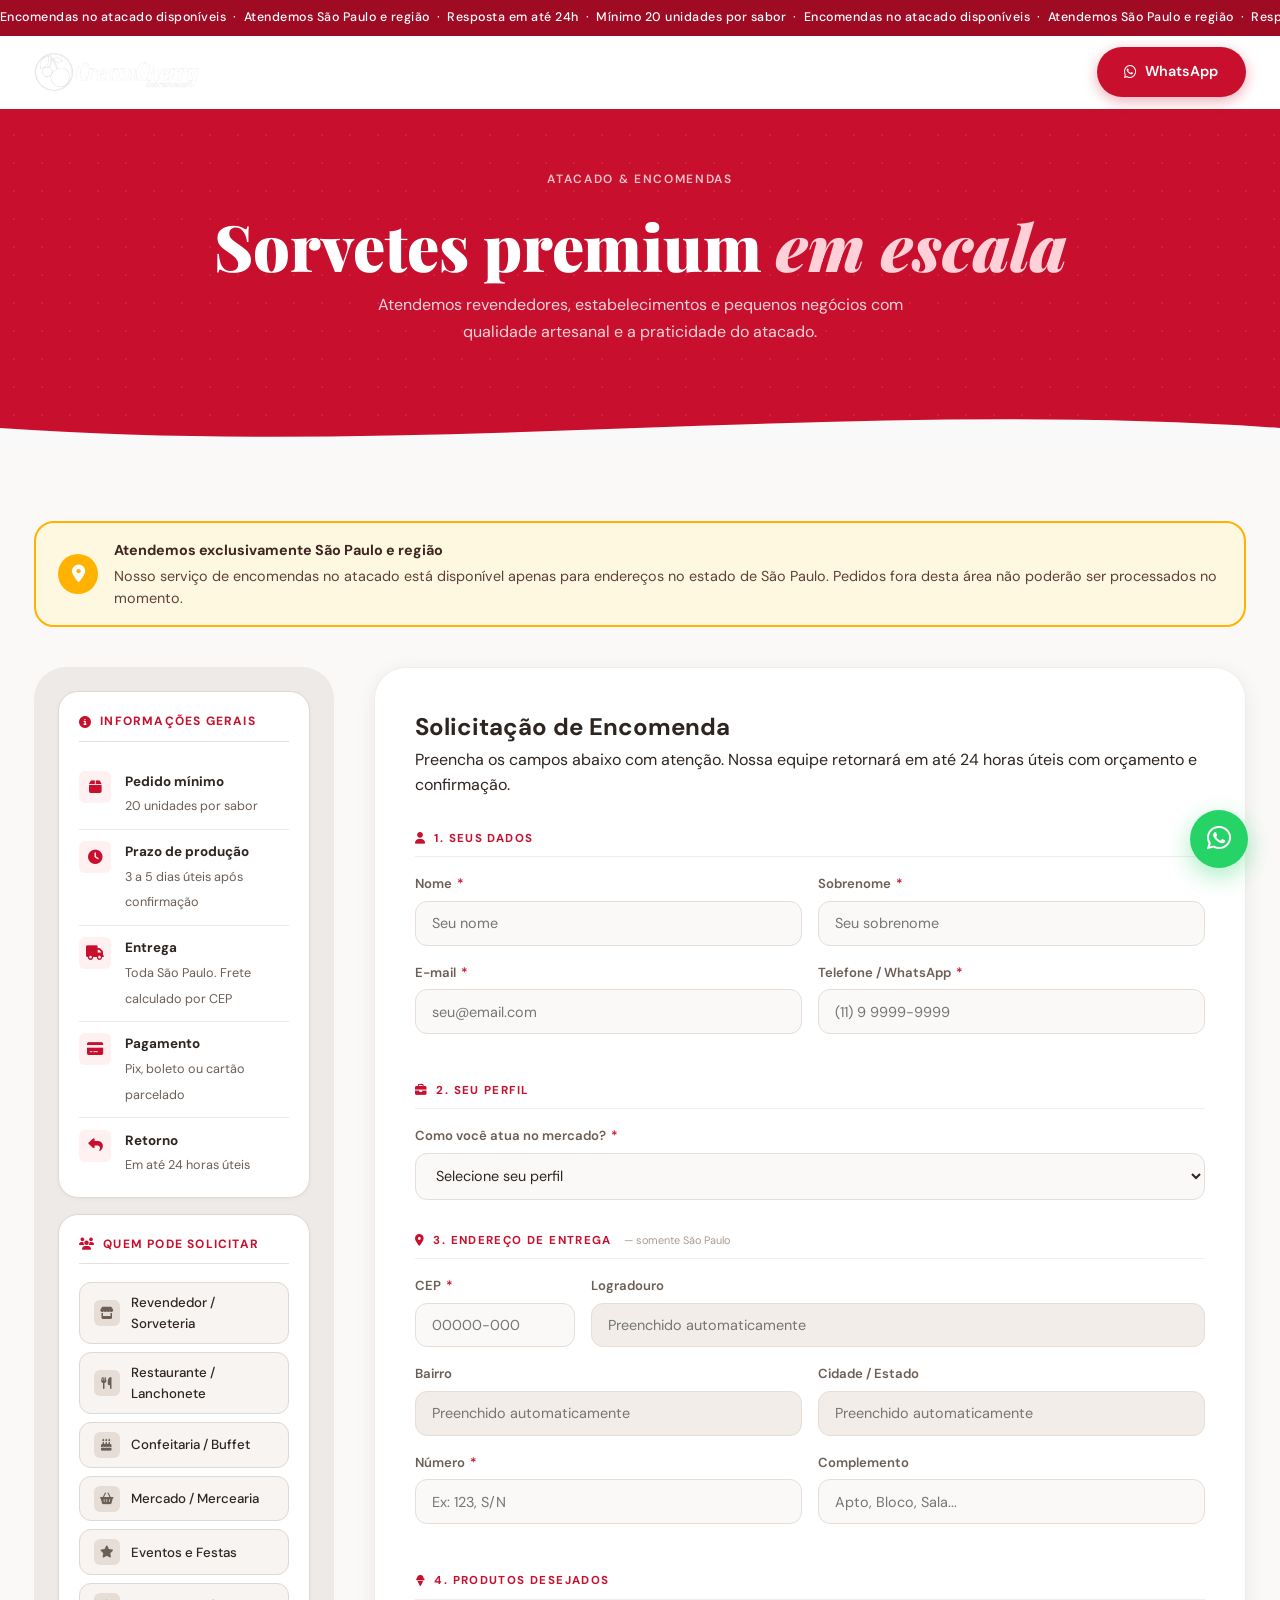
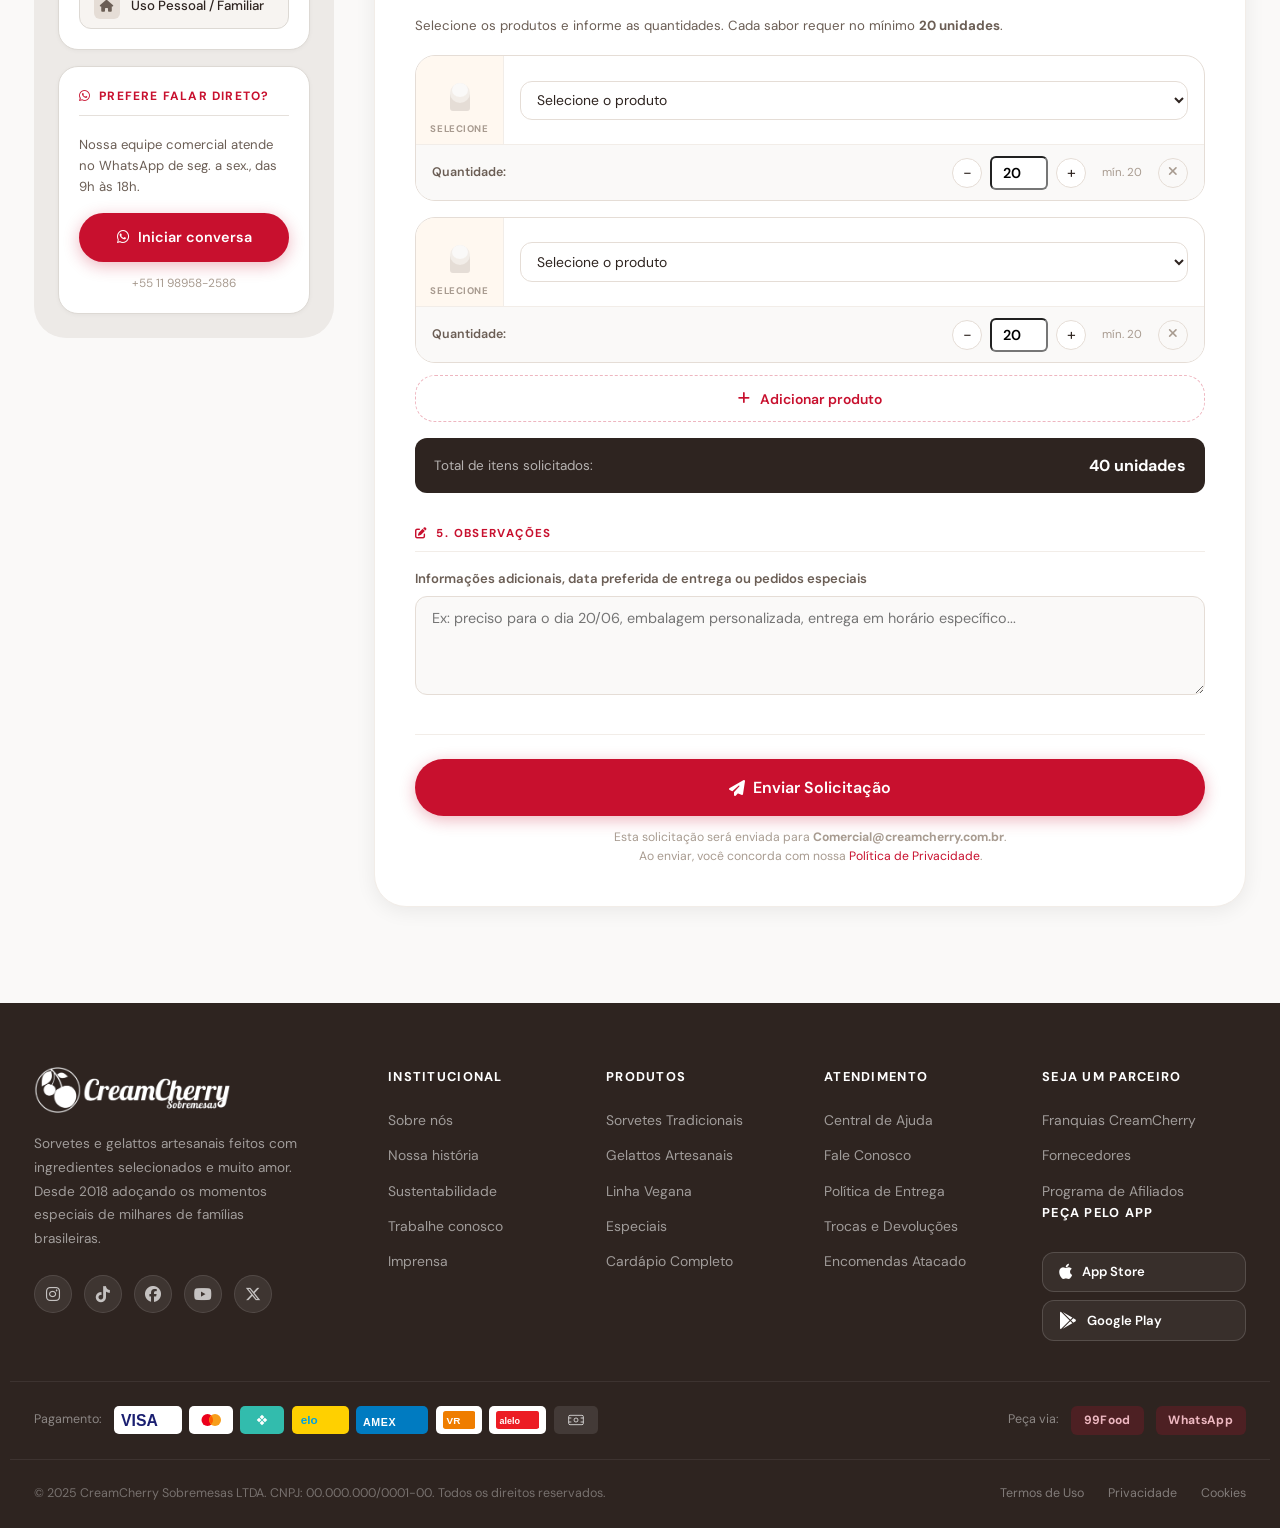
==== pages/atacado.html @ 96bde7e8 "primeiro commit" ====
<!DOCTYPE html>
<html lang="pt-BR">
<head>
  <meta charset="UTF-8">
  <meta name="viewport" content="width=device-width, initial-scale=1.0">
  <title>Encomendas no Atacado — CreamCherry Sobremesas</title>
  <meta name="description" content="Solicite encomendas de sorvetes e gelattos no atacado. Atendemos exclusivamente São Paulo. CreamCherry Premium.">

  <link rel="preconnect" href="https://fonts.googleapis.com">
  <link href="https://fonts.googleapis.com/css2?family=Playfair+Display:ital,wght@0,700;0,900;1,700&family=DM+Sans:wght@300;400;500;600&family=Caveat:wght@700&display=swap" rel="stylesheet">
  <link rel="stylesheet" href="https://cdnjs.cloudflare.com/ajax/libs/font-awesome/6.5.0/css/all.min.css">
  <link rel="stylesheet" href="../css/variables.css">
  <link rel="stylesheet" href="../css/reset.css">
  <link rel="stylesheet" href="../css/header.css">
  <link rel="stylesheet" href="../css/sections.css">
  <link rel="stylesheet" href="../css/footer.css">
  <link rel="stylesheet" href="../css/animations.css">

  <style>
    /* ════════════════════════════════════════
       PAGE HERO
    ════════════════════════════════════════ */
    .page-hero {
      background: var(--red);
      margin-top: calc(-1 * var(--header-h));
      padding-top: calc(var(--header-h) + 3.5rem);
      padding-bottom: 7rem;
      padding-left: 0;
      padding-right: 0;
      position: relative;
      overflow: hidden;
      text-align: center;
    }
    .page-hero::before {
      content: '';
      position: absolute; inset: 0;
      background-image: radial-gradient(circle, rgba(255,255,255,0.08) 1px, transparent 1px);
      background-size: 28px 28px;
    }
    .page-hero__content { position: relative; z-index: 2; }
    .page-hero h1 {
      font-family: var(--font-display);
      font-size: clamp(2.2rem, 5vw, 4rem);
      font-weight: 900; color: white;
      margin: .5rem 0; line-height: 1.15;
    }
    .page-hero h1 em { font-style: italic; color: #FFD0D8; }
    .page-hero p {
      color: rgba(255,255,255,0.82);
      font-size: 1rem; max-width: 560px;
      margin: 0 auto; line-height: 1.7;
    }
    .page-hero__wave { position: absolute; bottom: -1px; left: 0; right: 0; line-height: 0; }
    .page-hero__wave svg { width: 100%; height: 60px; display: block; }

    /* ════════════════════════════════════════
       SP ALERT
    ════════════════════════════════════════ */
    .sp-alert {
      background: #FFF8E1;
      border: 2px solid #FFB300;
      border-radius: var(--radius-lg);
      padding: 1rem 1.4rem;
      display: flex;
      align-items: center;
      gap: 1rem;
      margin-bottom: 2.5rem;
      font-size: 0.9rem;
      color: #5D4037;
      line-height: 1.55;
    }
    .sp-alert__icon {
      width: 40px; height: 40px; flex-shrink: 0;
      background: #FFB300;
      border-radius: 50%;
      display: flex; align-items: center; justify-content: center;
      color: white;
      font-size: 1.1rem;
    }
    .sp-alert strong { color: #3E2723; display: block; margin-bottom: 0.2rem; }

    /* ════════════════════════════════════════
       LAYOUT
    ════════════════════════════════════════ */
    .atacado-page { padding: var(--space-xl) 0 var(--space-2xl); background: var(--gray-50); }

    .atacado-grid {
      display: grid;
      grid-template-columns: 300px 1fr;
      gap: 2.5rem;
      align-items: start;
    }

    /* ════════════════════════════════════════
       INFO SIDEBAR
    ════════════════════════════════════════ */
    /* Sidebar — light gray tonal background, distinct from white form */
    .atacado-info {
      position: sticky;
      top: 90px;
      display: flex;
      flex-direction: column;
      gap: 1rem;
      background: #EDEAE7;
      border-radius: var(--radius-xl);
      padding: 1.5rem;
    }

    .info-card {
      background: white;
      border-radius: var(--radius-lg);
      padding: 1.25rem;
      border: 1px solid #DDD9D4;
      box-shadow: 0 1px 4px rgba(0,0,0,0.04);
    }
    .atacado-info .info-card__title { color: var(--red); border-bottom-color: #E5E0DB; }
    .atacado-info .info-item { border-bottom-color: #EEE9E4; }
    .atacado-info .info-item strong { color: var(--gray-800); }
    .atacado-info .info-item span   { color: var(--gray-600); }
    .atacado-info .info-item__icon  { background: var(--red-pale); color: var(--red); }
    .atacado-info .profile-badge    { background: #F7F4F1; border-color: #DDD9D4; color: var(--gray-700); }
    .atacado-info .profile-badge:hover { background: var(--red-pale); border-color: rgba(200,16,46,.25); color: var(--red); }
    .atacado-info .profile-badge__icon { background: var(--gray-200); color: var(--gray-600); }
    .atacado-info p { color: var(--gray-600); }

    .info-card__title {
      font-size: 0.75rem;
      font-weight: 700;
      letter-spacing: 0.1em;
      text-transform: uppercase;
      color: var(--red);
      margin-bottom: 1.1rem;
      padding-bottom: 0.6rem;
      border-bottom: 1px solid var(--gray-100);
      display: flex;
      align-items: center;
      gap: 0.5rem;
    }

    .info-item {
      display: flex;
      align-items: flex-start;
      gap: 0.85rem;
      padding: 0.7rem 0;
      border-bottom: 1px solid var(--gray-100);
    }
    .info-item:last-child { border-bottom: none; padding-bottom: 0; }

    .info-item__icon {
      width: 32px; height: 32px; flex-shrink: 0;
      background: var(--red-pale);
      border-radius: var(--radius-sm);
      display: flex; align-items: center; justify-content: center;
      color: var(--red);
      font-size: 0.9rem;
    }

    .info-item strong { display: block; font-size: 0.84rem; font-weight: 700; color: var(--gray-800); }
    .info-item span   { font-size: 0.79rem; color: var(--gray-600); line-height: 1.5; }

    /* Profile types */
    .profile-types { display: flex; flex-direction: column; gap: 0.5rem; }

    .profile-badge {
      display: flex;
      align-items: center;
      gap: 0.7rem;
      padding: 0.55rem 0.85rem;
      border-radius: var(--radius-md);
      font-size: 0.83rem;
      font-weight: 500;
      color: var(--gray-700);
      background: var(--gray-50);
      border: 1.5px solid var(--gray-100);
      transition: all var(--dur-base) var(--ease-out);
    }

    .profile-badge__icon {
      width: 26px; height: 26px; flex-shrink: 0;
      background: var(--gray-200);
      border-radius: var(--radius-sm);
      display: flex; align-items: center; justify-content: center;
      color: var(--gray-600);
      font-size: 0.75rem;
    }

    .profile-badge.selected,
    .profile-badge:hover {
      background: var(--red-pale);
      border-color: rgba(200,16,46,0.25);
      color: var(--red);
    }
    .profile-badge.selected .profile-badge__icon,
    .profile-badge:hover .profile-badge__icon {
      background: var(--red);
      color: white;
    }

    /* ════════════════════════════════════════
       FORM WRAPPER
    ════════════════════════════════════════ */
    .atacado-form-wrap {
      background: var(--white);
      border-radius: var(--radius-xl);
      padding: 2.5rem;
      border: 1.5px solid var(--gray-100);
      box-shadow: var(--shadow-card);
    }

    .atacado-form-wrap > h2 {
      font-family: var(--font-display);
      font-size: 1.7rem;
      font-weight: 900;
      color: var(--gray-800);
      margin-bottom: 0.4rem;
    }

    .atacado-form-wrap > p {
      font-size: 0.88rem;
      color: var(--gray-600);
      margin-bottom: 2rem;
      line-height: 1.65;
    }

    /* Form steps */
    .form-section-title {
      font-size: 0.72rem;
      font-weight: 700;
      letter-spacing: 0.12em;
      text-transform: uppercase;
      color: var(--red);
      margin: 2rem 0 1rem;
      padding-bottom: 0.5rem;
      border-bottom: 1px solid var(--gray-100);
      display: flex;
      align-items: center;
      gap: 0.5rem;
    }

    .form-row   { display: grid; grid-template-columns: 1fr 1fr; gap: 1rem; }
    .form-group { margin-bottom: 1rem; }

    .form-group label {
      display: flex;
      align-items: center;
      gap: 0.3rem;
      font-size: 0.82rem;
      font-weight: 600;
      color: var(--gray-600);
      margin-bottom: 0.4rem;
    }

    .required { color: var(--red); }

    .form-group input,
    .form-group select,
    .form-group textarea {
      width: 100%;
      padding: 0.78rem 1rem;
      border: 1.5px solid var(--gray-200);
      border-radius: var(--radius-md);
      font-size: 0.9rem;
      color: var(--gray-800);
      outline: none;
      background: var(--gray-50);
      transition: border-color var(--dur-fast), box-shadow var(--dur-fast);
      font-family: var(--font-body);
    }

    .form-group input:focus,
    .form-group select:focus,
    .form-group textarea:focus {
      border-color: var(--red);
      background: white;
      box-shadow: 0 0 0 3px rgba(200,16,46,0.07);
    }

    .form-group input.error  { border-color: #E53935; background: #FFF5F5; }
    .form-group input.valid  { border-color: #43A047; }

    .field-error {
      display: none;
      font-size: 0.75rem;
      color: #E53935;
      margin-top: 0.3rem;
    }
    .field-error.show { display: block; }

    .input-readonly {
      background: var(--gray-100) !important;
      color: var(--gray-600) !important;
      cursor: not-allowed;
    }

    /* CEP */
    .cep-row { display: grid; grid-template-columns: 160px 1fr; gap: 1rem; }

    .cep-loading {
      display: none;
      font-size: 0.78rem;
      color: var(--red);
      margin-top: 0.35rem;
      align-items: center;
      gap: 0.4rem;
    }
    .cep-loading.show { display: flex; }

    /* ════════════════════════════════════════
       PRODUCT CARD SELECTOR
    ════════════════════════════════════════ */
    .product-selector-area {
      display: flex;
      flex-direction: column;
      gap: 1rem;
    }

    /* Each product row = card */
    .product-card-row {
      border: 1.5px solid var(--gray-200);
      border-radius: var(--radius-lg);
      overflow: hidden;
      background: var(--white);
      transition: border-color var(--dur-base), box-shadow var(--dur-base);
    }

    .product-card-row.has-product {
      border-color: rgba(200,16,46,0.2);
      box-shadow: 0 2px 12px rgba(200,16,46,0.06);
    }

    /* Top part: preview + select */
    .pcard-top {
      display: grid;
      grid-template-columns: 88px 1fr;
      gap: 0;
      min-height: 88px;
    }

    /* Visual preview thumbnail */
    .pcard-thumb {
      width: 88px;
      background: var(--cream);
      display: flex;
      flex-direction: column;
      align-items: center;
      justify-content: center;
      flex-shrink: 0;
      border-right: 1px solid var(--gray-100);
      position: relative;
      overflow: hidden;
      transition: background var(--dur-base);
    }

    .pcard-thumb svg {
      width: 52px;
      height: 52px;
      transition: transform var(--dur-base) var(--ease-out);
    }

    .product-card-row.has-product .pcard-thumb svg {
      transform: scale(1.08);
    }

    .pcard-thumb-label {
      font-size: 0.6rem;
      font-weight: 700;
      letter-spacing: 0.06em;
      text-transform: uppercase;
      color: var(--gray-400);
      margin-top: 4px;
      text-align: center;
      padding: 0 4px;
    }

    /* Category colour bands */
    .pcard-thumb.cat-tradicional { background: #FFF5E4; }
    .pcard-thumb.cat-especial    { background: #FFF0F2; }
    .pcard-thumb.cat-vegano      { background: #F0FAF3; }
    .pcard-thumb.cat-gelatto     { background: #EFF6FF; }

    /* Right side of card top */
    .pcard-info {
      padding: 0.85rem 1rem;
      display: flex;
      flex-direction: column;
      justify-content: center;
      gap: 0.5rem;
    }

    .pcard-select {
      width: 100%;
      padding: 0.55rem 0.75rem;
      border: 1.5px solid var(--gray-200);
      border-radius: var(--radius-md);
      font-size: 0.87rem;
      color: var(--gray-800);
      background: white;
      outline: none;
      font-family: var(--font-body);
      cursor: pointer;
      transition: border-color var(--dur-fast);
    }
    .pcard-select:focus { border-color: var(--red); }

    .pcard-meta {
      display: flex;
      align-items: center;
      gap: 0.5rem;
      flex-wrap: wrap;
    }

    .pcard-tag {
      font-size: 0.68rem;
      font-weight: 700;
      letter-spacing: 0.06em;
      text-transform: uppercase;
      padding: 0.18rem 0.55rem;
      border-radius: 4px;
      background: var(--gray-100);
      color: var(--gray-600);
    }

    .pcard-tag.cat-tradicional { background: #FFF5E4; color: #A0522D; }
    .pcard-tag.cat-especial    { background: #FFF0F2; color: var(--red); }
    .pcard-tag.cat-vegano      { background: #F0FAF3; color: #2D8A4E; }
    .pcard-tag.cat-gelatto     { background: #EFF6FF; color: #1565C0; }

    .pcard-desc {
      font-size: 0.78rem;
      color: var(--gray-500);
      line-height: 1.4;
    }

    /* Bottom part: qty + remove */
    .pcard-bottom {
      padding: 0.65rem 1rem;
      background: var(--gray-50);
      border-top: 1px solid var(--gray-100);
      display: flex;
      align-items: center;
      justify-content: space-between;
      gap: 1rem;
    }

    .qty-label {
      font-size: 0.78rem;
      font-weight: 600;
      color: var(--gray-600);
    }

    .qty-controls {
      display: flex;
      align-items: center;
      gap: 0.5rem;
      margin-left: auto;
    }

    .qty-btn {
      width: 30px; height: 30px;
      border-radius: 50%;
      background: var(--white);
      border: 1.5px solid var(--gray-200);
      color: var(--gray-700);
      font-size: 1rem;
      display: flex; align-items: center; justify-content: center;
      cursor: pointer;
      transition: all var(--dur-fast);
      line-height: 1;
    }
    .qty-btn:hover { background: var(--red); color: white; border-color: var(--red); }

    .qty-input {
      width: 58px;
      text-align: center;
      padding: 0.38rem 0.4rem !important;
      font-size: 0.9rem !important;
      font-weight: 600 !important;
      border-radius: var(--radius-sm) !important;
      margin-bottom: 0 !important;
    }

    .remove-card-btn {
      width: 30px; height: 30px;
      border-radius: 50%;
      background: transparent;
      border: 1.5px solid var(--gray-200);
      color: var(--gray-400);
      display: flex; align-items: center; justify-content: center;
      cursor: pointer;
      font-size: 0.8rem;
      transition: all var(--dur-fast);
    }
    .remove-card-btn:hover { background: #FFF5F5; border-color: #E53935; color: #E53935; }

    /* Minimum qty hint */
    .qty-hint {
      font-size: 0.72rem;
      color: var(--gray-400);
    }

    /* Add product button */
    .add-product-btn {
      display: flex;
      align-items: center;
      justify-content: center;
      gap: 0.6rem;
      padding: 0.85rem 1rem;
      font-size: 0.87rem;
      font-weight: 600;
      color: var(--red);
      border: 1.5px dashed rgba(200,16,46,0.3);
      border-radius: var(--radius-lg);
      background: transparent;
      width: 100%;
      cursor: pointer;
      transition: all var(--dur-base) var(--ease-out);
    }
    .add-product-btn:hover { background: var(--red-pale); border-style: solid; }

    /* Order summary bar */
    .order-summary {
      display: none;
      background: var(--gray-800);
      border-radius: var(--radius-md);
      padding: 0.9rem 1.2rem;
      margin-top: 1rem;
      align-items: center;
      justify-content: space-between;
      gap: 1rem;
      flex-wrap: wrap;
    }

    .order-summary span { font-size: 0.84rem; color: rgba(255,255,255,0.65); }
    .order-summary strong { color: white; font-size: 1rem; }

    /* ════════════════════════════════════════
       SUBMIT
    ════════════════════════════════════════ */
    .form-submit-area {
      margin-top: 2rem;
      padding-top: 1.5rem;
      border-top: 1px solid var(--gray-100);
    }

    .form-submit-area .btn {
      width: 100%;
      justify-content: center;
      font-size: 1rem;
      padding: 1rem;
    }

    .submit-note {
      text-align: center;
      font-size: 0.76rem;
      color: var(--gray-400);
      margin-top: 0.75rem;
      line-height: 1.55;
    }

    /* ════════════════════════════════════════
       SUCCESS STATE
    ════════════════════════════════════════ */
    .success-msg {
      display: none;
      text-align: center;
      padding: 3.5rem 2rem;
    }

    .success-icon-wrap {
      width: 80px; height: 80px;
      background: #F0FAF3;
      border-radius: 50%;
      display: flex; align-items: center; justify-content: center;
      margin: 0 auto 1.5rem;
    }

    .success-icon-wrap svg { width: 40px; height: 40px; color: #2D8A4E; }

    .success-msg h3 {
      font-family: var(--font-display);
      font-size: 1.8rem;
      font-weight: 900;
      color: var(--gray-800);
      margin-bottom: 0.75rem;
    }

    .success-msg p { color: var(--gray-600); line-height: 1.75; font-size: 0.95rem; }

    /* ════════════════════════════════════════
       SP OUT-OF-RANGE WARNING
    ════════════════════════════════════════ */
    .sp-warning-inline {
      display: none;
      background: #FFF5F5;
      border: 1.5px solid #E53935;
      border-radius: var(--radius-md);
      padding: 0.85rem 1.1rem;
      font-size: 0.84rem;
      color: #B71C1C;
      margin-top: 0.5rem;
      align-items: center;
      gap: 0.6rem;
    }
    .sp-warning-inline.show { display: flex; }
    .sp-warning-inline i { font-size: 1rem; flex-shrink: 0; }

    /* ════════════════════════════════════════
       RESPONSIVE
    ════════════════════════════════════════ */
    @media (max-width: 960px) {
      .atacado-grid { grid-template-columns: 1fr; }
      .atacado-info { position: static; }
    }

    @media (max-width: 640px) {
      .form-row, .cep-row { grid-template-columns: 1fr; }
      .atacado-form-wrap { padding: 1.5rem; }
      .pcard-top { grid-template-columns: 72px 1fr; }
      .pcard-thumb { width: 72px; }
    }
  </style>
  <!-- ═══ FAVICON ═══ -->
  <link rel="icon"             type="image/x-icon"    href="../images/favicon.ico">
  <link rel="icon"             type="image/png" sizes="32x32"  href="../images/favicon-32.png">
  <link rel="icon"             type="image/png" sizes="16x16"  href="../images/favicon-16.png">
  <link rel="apple-touch-icon" sizes="180x180"                 href="../images/favicon-180.png">
  <meta name="theme-color" content="#C8102E">
</head>
<body>

  <!-- Announcement Bar -->
  <div class="announcement-bar">
    <div class="announcement-track">
      <span>Encomendas no atacado disponíveis &nbsp;·&nbsp; Atendemos São Paulo e região &nbsp;·&nbsp; Resposta em até 24h &nbsp;·&nbsp; Mínimo 20 unidades por sabor &nbsp;·&nbsp; Encomendas no atacado disponíveis &nbsp;·&nbsp; Atendemos São Paulo e região &nbsp;·&nbsp; Resposta em até 24h</span>
    </div>
  </div>

  <!-- Header -->
  <header class="header" id="header">
    <div class="header__inner">
            <a href="../index.html" class="header__logo">
        <img src="../images/logos/logo-branco-transparent.png"  alt="CreamCherry" class="logo-white">
        <img src="../images/logos/logo-original-transparent.png" alt="CreamCherry" class="logo-color">
      </a>
            <nav class="header__nav">
        <a href="../index.html"    class="nav__link">Home</a>
        <a href="sobre.html"       class="nav__link">Sobre nós</a>
        <a href="cardapio.html"    class="nav__link">Cardápio</a>
        <a href="atacado.html"   class="nav__link active">Atacado</a>
        <a href="franquias.html"   class="nav__link">Franquias</a>
        <a href="suporte.html"     class="nav__link ">Suporte</a>
      </nav>
      <div class="header__actions">
        <a href="https://wa.me/5511989582586?text=Ol%C3%A1%2C%20CreamCherry!%20Gostaria%20de%20saber%20mais%20sobre%20encomendas%20no%20atacado." target="_blank" class="btn btn--red">
          <i class="fa-brands fa-whatsapp"></i> WhatsApp
        </a>
      </div>
      <button class="hamburger" id="hamburger"><span></span><span></span><span></span></button>
    </div>

    
  </header>

  <!-- Mobile menu — OUTSIDE header to avoid stacking context trap -->
  <div class="mobile-menu" id="mobileMenu">
      <button class="mobile-menu__close" id="mobileClose"><i class="fa-solid fa-xmark"></i></button>
            <div class="mobile-menu__logo"><img src="../images/logos/logo-original-transparent.png" alt="CreamCherry" style="height:44px;width:auto;"></div>
            <nav class="mobile-menu__nav">
        <a href="../index.html"><i class="fa-solid fa-house"></i> Home</a>
        <a href="sobre.html"><i class="fa-solid fa-circle-info"></i> Sobre nós</a>
        <a href="cardapio.html"><i class="fa-solid fa-ice-cream"></i> Cardápio</a>
        <a href="atacado.html"><i class="fa-solid fa-box-open"></i> Atacado</a>
        <a href="franquias.html"><i class="fa-solid fa-handshake"></i> Franquias</a>
        <a href="suporte.html"><i class="fa-solid fa-headset"></i> Suporte</a>
      </nav>
      <a href="https://wa.me/5511989582586?text=Ol%C3%A1%2C%20CreamCherry!%20Quero%20saber%20sobre%20atacado." target="_blank"
         class="btn btn--red btn--lg" style="margin-top:2rem;width:100%;justify-content:center;">
        <i class="fa-brands fa-whatsapp"></i> Falar no WhatsApp
      </a>
      <div class="mobile-menu__social">
        <a href="#"><i class="fa-brands fa-instagram"></i></a>
        <a href="#"><i class="fa-brands fa-tiktok"></i></a>
      </div>
    </div>

  <main>

    <!-- Hero -->
    <section class="page-hero">
      <div class="container page-hero__content">
        <span class="eyebrow" style="color:rgba(255,255,255,0.75)">Atacado & Encomendas</span>
        <h1>Sorvetes premium <em>em escala</em></h1>
        <p>Atendemos revendedores, estabelecimentos e pequenos negócios com qualidade artesanal e a praticidade do atacado.</p>
      </div>
      <div class="page-hero__wave">
        <svg viewBox="0 0 1440 60" preserveAspectRatio="none"><path d="M0,30 C480,60 960,0 1440,30 L1440,60 L0,60 Z" fill="#f9f9f9"/></svg>
      </div>
    </section>

    <section class="atacado-page">
      <div class="container">

        <!-- SP Alert -->
        <div class="sp-alert reveal">
          <div class="sp-alert__icon">
            <i class="fa-solid fa-location-dot"></i>
          </div>
          <div>
            <strong>Atendemos exclusivamente São Paulo e região</strong>
            Nosso serviço de encomendas no atacado está disponível apenas para endereços no estado de São Paulo. Pedidos fora desta área não poderão ser processados no momento.
          </div>
        </div>

        <div class="atacado-grid">

          <!-- ── Sidebar ── -->
          <aside class="atacado-info">

            <div class="info-card reveal-left">
              <div class="info-card__title">
                <i class="fa-solid fa-circle-info"></i> Informações gerais
              </div>
              <div class="info-item">
                <div class="info-item__icon"><i class="fa-solid fa-box"></i></div>
                <div>
                  <strong>Pedido mínimo</strong>
                  <span>20 unidades por sabor</span>
                </div>
              </div>
              <div class="info-item">
                <div class="info-item__icon"><i class="fa-solid fa-clock"></i></div>
                <div>
                  <strong>Prazo de produção</strong>
                  <span>3 a 5 dias úteis após confirmação</span>
                </div>
              </div>
              <div class="info-item">
                <div class="info-item__icon"><i class="fa-solid fa-truck"></i></div>
                <div>
                  <strong>Entrega</strong>
                  <span>Toda São Paulo. Frete calculado por CEP</span>
                </div>
              </div>
              <div class="info-item">
                <div class="info-item__icon"><i class="fa-solid fa-credit-card"></i></div>
                <div>
                  <strong>Pagamento</strong>
                  <span>Pix, boleto ou cartão parcelado</span>
                </div>
              </div>
              <div class="info-item">
                <div class="info-item__icon"><i class="fa-solid fa-reply"></i></div>
                <div>
                  <strong>Retorno</strong>
                  <span>Em até 24 horas úteis</span>
                </div>
              </div>
            </div>

            <div class="info-card reveal-left">
              <div class="info-card__title">
                <i class="fa-solid fa-users"></i> Quem pode solicitar
              </div>
              <div class="profile-types">
                <div class="profile-badge">
                  <div class="profile-badge__icon"><i class="fa-solid fa-store"></i></div>
                  Revendedor / Sorveteria
                </div>
                <div class="profile-badge">
                  <div class="profile-badge__icon"><i class="fa-solid fa-utensils"></i></div>
                  Restaurante / Lanchonete
                </div>
                <div class="profile-badge">
                  <div class="profile-badge__icon"><i class="fa-solid fa-cake-candles"></i></div>
                  Confeitaria / Buffet
                </div>
                <div class="profile-badge">
                  <div class="profile-badge__icon"><i class="fa-solid fa-basket-shopping"></i></div>
                  Mercado / Mercearia
                </div>
                <div class="profile-badge">
                  <div class="profile-badge__icon"><i class="fa-solid fa-star"></i></div>
                  Eventos e Festas
                </div>
                <div class="profile-badge">
                  <div class="profile-badge__icon"><i class="fa-solid fa-house"></i></div>
                  Uso Pessoal / Familiar
                </div>
              </div>
            </div>

            <div class="info-card reveal-left">
              <div class="info-card__title">
                <i class="fa-brands fa-whatsapp"></i> Prefere falar direto?
              </div>
              <p style="font-size:.82rem;color:var(--gray-600);margin-bottom:1rem;line-height:1.6">
                Nossa equipe comercial atende no WhatsApp de seg. a sex., das 9h às 18h.
              </p>
              <a href="https://wa.me/5511989582586?text=Ol%C3%A1%2C%20CreamCherry!%20Gostaria%20de%20fazer%20uma%20encomenda%20no%20atacado.%20Podem%20me%20ajudar%3F"
                 target="_blank" class="btn btn--red" style="width:100%;justify-content:center;">
                <i class="fa-brands fa-whatsapp"></i> Iniciar conversa
              </a>
              <p style="font-size:.74rem;color:var(--gray-400);margin-top:.75rem;text-align:center">
                +55 11 98958-2586
              </p>
            </div>

          </aside>

          <!-- ── Form ── -->
          <div class="atacado-form-wrap reveal-right">

            <!-- Success -->
            <div class="success-msg" id="successMsg">
              <div class="success-icon-wrap">
                <svg viewBox="0 0 24 24" fill="none" stroke="currentColor" stroke-width="2.5" stroke-linecap="round" stroke-linejoin="round">
                  <path d="M20 6L9 17l-5-5"/>
                </svg>
              </div>
              <h3>Solicitação enviada!</h3>
              <p>Nossa equipe analisará seu pedido e entrará em contato em até <strong>24 horas úteis</strong> pelo e-mail ou telefone informados.<br><br>
              Para retorno mais rápido, fale conosco pelo WhatsApp <strong>(11) 98958-2586</strong>.</p>
              <a href="atacado.html" class="btn btn--red btn--lg" style="margin-top:2rem">
                <i class="fa-solid fa-rotate-left"></i> Fazer outra solicitação
              </a>
            </div>

            <!-- Form content -->
            <div id="formContent">
              <h2>Solicitação de Encomenda</h2>
              <p>Preencha os campos abaixo com atenção. Nossa equipe retornará em até 24 horas úteis com orçamento e confirmação.</p>

              <!-- 1. Dados pessoais -->
              <div class="form-section-title">
                <i class="fa-solid fa-user"></i> 1. Seus Dados
              </div>

              <div class="form-row">
                <div class="form-group">
                  <label>Nome <span class="required">*</span></label>
                  <input type="text" id="firstName" placeholder="Seu nome" autocomplete="given-name">
                  <div class="field-error" id="err-firstName">Informe seu nome.</div>
                </div>
                <div class="form-group">
                  <label>Sobrenome <span class="required">*</span></label>
                  <input type="text" id="lastName" placeholder="Seu sobrenome" autocomplete="family-name">
                  <div class="field-error" id="err-lastName">Informe seu sobrenome.</div>
                </div>
              </div>

              <div class="form-row">
                <div class="form-group">
                  <label>E-mail <span class="required">*</span></label>
                  <input type="email" id="email" placeholder="seu@email.com" autocomplete="email">
                  <div class="field-error" id="err-email">Informe um e-mail válido.</div>
                </div>
                <div class="form-group">
                  <label>Telefone / WhatsApp <span class="required">*</span></label>
                  <input type="tel" id="phone" placeholder="(11) 9 9999-9999" maxlength="16" autocomplete="tel">
                  <div class="field-error" id="err-phone">Informe um telefone com DDD.</div>
                </div>
              </div>

              <!-- 2. Perfil -->
              <div class="form-section-title">
                <i class="fa-solid fa-briefcase"></i> 2. Seu Perfil
              </div>

              <div class="form-group">
                <label>Como você atua no mercado? <span class="required">*</span></label>
                <select id="perfil">
                  <option value="">Selecione seu perfil</option>
                  <option value="revendedor">Revendedor / Sorveteria</option>
                  <option value="restaurante">Restaurante / Lanchonete</option>
                  <option value="confeitaria">Confeitaria / Buffet de Eventos</option>
                  <option value="mercado">Pequeno Mercado / Mercearia</option>
                  <option value="eventos">Eventos e Festas</option>
                  <option value="pessoal">Uso Pessoal / Familiar</option>
                </select>
                <div class="field-error" id="err-perfil">Selecione seu perfil.</div>
              </div>

              <!-- 3. Endereço -->
              <div class="form-section-title">
                <i class="fa-solid fa-location-dot"></i> 3. Endereço de Entrega
                <span style="font-size:.68rem;color:var(--gray-400);letter-spacing:0;text-transform:none;font-weight:400;margin-left:.25rem">— somente São Paulo</span>
              </div>

              <div class="cep-row">
                <div class="form-group">
                  <label>CEP <span class="required">*</span></label>
                  <input type="text" id="cep" placeholder="00000-000" maxlength="9" oninput="handleCep(this)">
                  <div class="cep-loading" id="cepLoading">
                    <i class="fa-solid fa-spinner fa-spin"></i> Buscando...
                  </div>
                  <div class="field-error" id="err-cep">CEP inválido ou não encontrado.</div>
                </div>
                <div class="form-group">
                  <label>Logradouro</label>
                  <input type="text" id="logradouro" placeholder="Preenchido automaticamente" class="input-readonly" readonly>
                </div>
              </div>

              <div class="form-row">
                <div class="form-group">
                  <label>Bairro</label>
                  <input type="text" id="bairro" placeholder="Preenchido automaticamente" class="input-readonly" readonly>
                </div>
                <div class="form-group">
                  <label>Cidade / Estado</label>
                  <input type="text" id="cidadeEstado" placeholder="Preenchido automaticamente" class="input-readonly" readonly>
                </div>
              </div>

              <div class="form-row">
                <div class="form-group">
                  <label>Número <span class="required">*</span></label>
                  <input type="text" id="numero" placeholder="Ex: 123, S/N" maxlength="10">
                  <div class="field-error" id="err-numero">Informe o número do endereço.</div>
                </div>
                <div class="form-group">
                  <label>Complemento</label>
                  <input type="text" id="complemento" placeholder="Apto, Bloco, Sala..." maxlength="60">
                </div>
              </div>

              <div class="sp-warning-inline" id="spWarning">
                <i class="fa-solid fa-triangle-exclamation"></i>
                <span><strong>CEP fora de São Paulo.</strong> Infelizmente ainda não atendemos esta região.</span>
              </div>

              <!-- 4. Produtos -->
              <div class="form-section-title">
                <i class="fa-solid fa-ice-cream"></i> 4. Produtos Desejados
              </div>
              <p style="font-size:.83rem;color:var(--gray-600);margin-bottom:1.2rem;line-height:1.55">
                Selecione os produtos e informe as quantidades. Cada sabor requer no mínimo <strong>20 unidades</strong>.
              </p>

              <div class="product-selector-area" id="productSelectorArea"></div>

              <button class="add-product-btn" onclick="addProductCard()" style="margin-top:.75rem">
                <i class="fa-solid fa-plus"></i> Adicionar produto
              </button>

              <div class="order-summary" id="orderSummary">
                <span>Total de itens solicitados:</span>
                <strong id="totalQty">0 unidades</strong>
              </div>

              <!-- 5. Observações -->
              <div class="form-section-title">
                <i class="fa-solid fa-pen-to-square"></i> 5. Observações
              </div>

              <div class="form-group">
                <label>Informações adicionais, data preferida de entrega ou pedidos especiais</label>
                <textarea id="obs" rows="4" placeholder="Ex: preciso para o dia 20/06, embalagem personalizada, entrega em horário específico..."></textarea>
              </div>

              <!-- Submit -->
              <div class="form-submit-area">
                <button class="btn btn--red" onclick="submitAtacado()">
                  <i class="fa-solid fa-paper-plane"></i> Enviar Solicitação
                </button>
                <p class="submit-note">
                  Esta solicitação será enviada para <strong>Comercial@creamcherry.com.br</strong>.<br>
                  Ao enviar, você concorda com nossa <a href="#" style="color:var(--red)">Política de Privacidade</a>.
                </p>
              </div>

            </div><!-- /formContent -->
          </div><!-- /atacado-form-wrap -->
        </div><!-- /atacado-grid -->
      </div>
    </section>
  </main>

    <footer class="footer">
    <div class="footer__top">
      <div class="footer__brand">
        <div class="footer__logo"><img src="../images/logos/logo-branco-transparent.png" alt="CreamCherry" style="height:46px;width:auto;"></div>
        <p>Sorvetes e gelattos artesanais feitos com ingredientes selecionados e muito amor. Desde 2018 adoçando os momentos especiais de milhares de famílias brasileiras.</p>
        <div class="footer__social">
          <a href="#" aria-label="Instagram"><i class="fa-brands fa-instagram"></i></a>
          <a href="#" aria-label="TikTok"><i class="fa-brands fa-tiktok"></i></a>
          <a href="#" aria-label="Facebook"><i class="fa-brands fa-facebook"></i></a>
          <a href="#" aria-label="YouTube"><i class="fa-brands fa-youtube"></i></a>
          <a href="#" aria-label="Twitter/X"><i class="fa-brands fa-x-twitter"></i></a>
        </div>
      </div>
      <div class="footer__col">
        <h4>Institucional</h4>
        <ul>
          <li><a href="sobre.html">Sobre nós</a></li>
          <li><a href="sobre.html#historia">Nossa história</a></li>
          <li><a href="sobre.html#sustentabilidade">Sustentabilidade</a></li>
          <li><a href="#">Trabalhe conosco</a></li>
          <li><a href="#">Imprensa</a></li>
        </ul>
      </div>
      <div class="footer__col">
        <h4>Produtos</h4>
        <ul>
          <li><a href="cardapio.html?cat=tradicionais">Sorvetes Tradicionais</a></li>
          <li><a href="cardapio.html?cat=gelattos">Gelattos Artesanais</a></li>
          <li><a href="cardapio.html?cat=veganos">Linha Vegana</a></li>
          <li><a href="cardapio.html?cat=especiais">Especiais</a></li>
          <li><a href="cardapio.html">Cardápio Completo</a></li>
        </ul>
      </div>
      <div class="footer__col">
        <h4>Atendimento</h4>
        <ul>
          <li><a href="suporte.html">Central de Ajuda</a></li>
          <li><a href="suporte.html">Fale Conosco</a></li>
          <li><a href="#">Política de Entrega</a></li>
          <li><a href="#">Trocas e Devoluções</a></li>
          <li><a href="atacado.html">Encomendas Atacado</a></li>
        </ul>
      </div>
      <div class="footer__col">
        <h4>Seja um Parceiro</h4>
        <ul>
          <li><a href="franquias.html">Franquias CreamCherry</a></li>
          <li><a href="#">Fornecedores</a></li>
          <li><a href="#">Programa de Afiliados</a></li>
        </ul>
        <div class="footer__apps">
          <h4>Peça pelo app</h4>
          <a href="#" class="app-badge"><i class="fa-brands fa-apple"></i> App Store</a>
          <a href="#" class="app-badge"><i class="fa-brands fa-google-play"></i> Google Play</a>
        </div>
      </div>
    </div>
    <div class="footer__mid">
      <div class="footer__payment">
        <span>Pagamento:</span>
        <div class="payment-icons">
          <!-- Visa -->
          <div class="payment-badge" title="Visa">
            <svg viewBox="0 0 48 16" xmlns="http://www.w3.org/2000/svg">
              <text x="0" y="13" font-family="Arial" font-weight="900" font-size="14" fill="#1A1F71">VISA</text>
            </svg>
          </div>
          <!-- Mastercard -->
          <div class="payment-badge" title="Mastercard" style="gap:3px;display:flex;align-items:center;padding:3px 5px">
            <svg viewBox="0 0 38 24" width="38" height="24" xmlns="http://www.w3.org/2000/svg">
              <rect width="38" height="24" rx="4" fill="white"/>
              <circle cx="14" cy="12" r="8" fill="#EB001B"/>
              <circle cx="24" cy="12" r="8" fill="#F79E1B"/>
              <path d="M19 6.27a8 8 0 0 1 0 11.46A8 8 0 0 1 19 6.27z" fill="#FF5F00"/>
            </svg>
          </div>
          <!-- Pix -->
          <div class="payment-badge payment-badge--pix" title="Pix">
            <svg viewBox="0 0 64 64" xmlns="http://www.w3.org/2000/svg">
              <path d="M32 8l10.6 10.6-10.6 10.6L21.4 18.6z" fill="white"/>
              <path d="M32 34.8l10.6 10.6L32 56l-10.6-10.6z" fill="white"/>
              <path d="M8 32l10.6-10.6 10.6 10.6-10.6 10.6z" fill="white"/>
              <path d="M34.8 32l10.6-10.6L56 32l-10.6 10.6z" fill="white"/>
            </svg>
          </div>
          <!-- Elo -->
          <div class="payment-badge" title="Elo" style="background:#FFD000">
            <svg viewBox="0 0 48 20" xmlns="http://www.w3.org/2000/svg">
              <text x="2" y="15" font-family="Arial" font-weight="900" font-size="13" fill="#00A0E0">elo</text>
            </svg>
          </div>
          <!-- AmEx -->
          <div class="payment-badge" title="American Express" style="background:#007BC1">
            <svg viewBox="0 0 52 16" xmlns="http://www.w3.org/2000/svg">
              <text x="0" y="13" font-family="Arial" font-weight="700" font-size="9.5" fill="white" letter-spacing="0.5">AMEX</text>
            </svg>
          </div>
          <!-- VR -->
          <div class="payment-badge payment-badge--vr" title="VR Benefícios">
            <svg viewBox="0 0 36 20" xmlns="http://www.w3.org/2000/svg">
              <rect width="36" height="20" rx="3" fill="#EF7D00"/>
              <text x="4" y="14" font-family="Arial" font-weight="900" font-size="11" fill="white">VR</text>
            </svg>
          </div>
          <!-- Alelo -->
          <div class="payment-badge payment-badge--alelo" title="Alelo">
            <svg viewBox="0 0 48 20" xmlns="http://www.w3.org/2000/svg">
              <rect width="48" height="20" rx="3" fill="#EC1C24"/>
              <text x="4" y="14" font-family="Arial" font-weight="700" font-size="10" fill="white">alelo</text>
            </svg>
          </div>
          <!-- Dinheiro -->
          <div class="payment-badge payment-badge--dinheiro" title="Dinheiro">
            <svg viewBox="0 0 24 24" fill="none" xmlns="http://www.w3.org/2000/svg">
              <rect x="1" y="5" width="22" height="14" rx="2" stroke="rgba(255,255,255,0.7)" stroke-width="1.5"/>
              <circle cx="12" cy="12" r="3" stroke="rgba(255,255,255,0.7)" stroke-width="1.5"/>
              <line x1="1" y1="9" x2="5" y2="9" stroke="rgba(255,255,255,0.7)" stroke-width="1.5"/>
              <line x1="19" y1="9" x2="23" y2="9" stroke="rgba(255,255,255,0.7)" stroke-width="1.5"/>
              <line x1="1" y1="15" x2="5" y2="15" stroke="rgba(255,255,255,0.7)" stroke-width="1.5"/>
              <line x1="19" y1="15" x2="23" y2="15" stroke="rgba(255,255,255,0.7)" stroke-width="1.5"/>
            </svg>
          </div>
        </div>
      </div>
      <div class="footer__delivery-brands">
        <span>Peça via:</span>
        <a href="https://oia.99app.com/dlp9/VkoEdY" target="_blank" class="del-brand" style="text-decoration:none">99Food</a>
        <a href="https://wa.me/5511989582586?text=Ol%C3%A1%2C%20CreamCherry!%20Gostaria%20de%20fazer%20um%20pedido." target="_blank" class="del-brand" style="text-decoration:none">WhatsApp</a>
      </div>
    </div>

    <div class="footer__bottom">
      <p>© 2025 CreamCherry Sobremesas LTDA. CNPJ: 00.000.000/0001-00. Todos os direitos reservados.</p>
      <div class="footer__legal">
        <a href="#">Termos de Uso</a><a href="#">Privacidade</a><a href="#">Cookies</a>
      </div>
    </div>
  </footer>

  <a href="https://wa.me/5511989582586?text=Ol%C3%A1%2C%20CreamCherry!%20Gostaria%20de%20fazer%20um%20pedido%20no%20atacado.%20Podem%20me%20ajudar%3F"
     class="whatsapp-float" target="_blank" rel="noopener" aria-label="WhatsApp">
    <i class="fa-brands fa-whatsapp"></i>
  </a>

  <div class="toast" id="toast"><i class="fa-solid fa-circle-check"></i><span id="toastMsg"></span></div>

  <script src="../js/config.js"></script>
  <script src="../js/main.js"></script>
  <script src="../js/forms.js"></script>
  <script>
  /* ══════════════════════════════════════════
     PRODUCT DATA — com ilustração SVG por categoria
  ══════════════════════════════════════════ */

  // Inline SVG illustrations per category
  const SVG_TRADICIONAL = `<svg viewBox="0 0 52 52" fill="none" xmlns="http://www.w3.org/2000/svg">
    <path d="M16 28 L26 48 L36 28 Z" fill="#D4956A"/>
    <path d="M16 28 L26 48 L36 28 Z" fill="url(#cT)"/>
    <ellipse cx="26" cy="24" rx="11" ry="10" fill="#FFF5E4"/>
    <ellipse cx="26" cy="21" rx="9" ry="7.5" fill="white"/>
    <circle cx="26" cy="14" r="3" fill="#C8102E"/>
    <path d="M26 11 Q30 7 34 8" stroke="#2D6A1F" stroke-width="1.5" fill="none" stroke-linecap="round"/>
    <defs>
      <linearGradient id="cT" x1="16" y1="0" x2="36" y2="0" gradientUnits="userSpaceOnUse">
        <stop offset="0%" stop-color="#C8874A"/>
        <stop offset="50%" stop-color="#E8A86A"/>
        <stop offset="100%" stop-color="#C8874A"/>
      </linearGradient>
    </defs>
  </svg>`;

  const SVG_ESPECIAL = `<svg viewBox="0 0 52 52" fill="none" xmlns="http://www.w3.org/2000/svg">
    <path d="M15 29 L26 49 L37 29 Z" fill="url(#cE)"/>
    <ellipse cx="22" cy="26" rx="9" ry="9" fill="#F9A8B8"/>
    <ellipse cx="22" cy="23" rx="7.5" ry="6.5" fill="#FBBFCC"/>
    <ellipse cx="30" cy="24" rx="10" ry="9.5" fill="#FFF5E4"/>
    <ellipse cx="30" cy="21" rx="8.5" ry="7.5" fill="white"/>
    <circle cx="28" cy="13" r="3.5" fill="#C8102E"/>
    <circle cx="28" cy="13" r="2" fill="#E01535"/>
    <path d="M28 9.5 Q32 6 36 7" stroke="#2D6A1F" stroke-width="1.5" fill="none" stroke-linecap="round"/>
    <defs>
      <linearGradient id="cE" x1="15" y1="0" x2="37" y2="0" gradientUnits="userSpaceOnUse">
        <stop offset="0%" stop-color="#C8874A"/>
        <stop offset="50%" stop-color="#E8A86A"/>
        <stop offset="100%" stop-color="#C8874A"/>
      </linearGradient>
    </defs>
  </svg>`;

  const SVG_VEGANO = `<svg viewBox="0 0 52 52" fill="none" xmlns="http://www.w3.org/2000/svg">
    <path d="M16 28 L26 48 L36 28 Z" fill="url(#cV)"/>
    <ellipse cx="26" cy="24" rx="11" ry="10" fill="#C8F5D0"/>
    <ellipse cx="26" cy="21" rx="9" ry="7.5" fill="#E6FAE9"/>
    <path d="M22 15 Q26 10 30 15 Q28 12 26 13 Q24 12 22 15Z" fill="#2D8A4E"/>
    <path d="M26 15 L26 19" stroke="#2D8A4E" stroke-width="1.5" stroke-linecap="round"/>
    <defs>
      <linearGradient id="cV" x1="16" y1="0" x2="36" y2="0" gradientUnits="userSpaceOnUse">
        <stop offset="0%" stop-color="#C8874A"/>
        <stop offset="50%" stop-color="#E8A86A"/>
        <stop offset="100%" stop-color="#C8874A"/>
      </linearGradient>
    </defs>
  </svg>`;

  const SVG_GELATTO = `<svg viewBox="0 0 52 52" fill="none" xmlns="http://www.w3.org/2000/svg">
    <rect x="19" y="28" width="14" height="20" rx="2" fill="url(#cG)"/>
    <ellipse cx="26" cy="28" rx="10" ry="10" fill="#DBEAFE"/>
    <ellipse cx="26" cy="25" rx="8.5" ry="7.5" fill="#EFF6FF"/>
    <ellipse cx="26" cy="22" rx="7" ry="6" fill="white"/>
    <path d="M26 16 Q29 13 32 14" stroke="#1565C0" stroke-width="1.2" fill="none" stroke-linecap="round" opacity=".5"/>
    <defs>
      <linearGradient id="cG" x1="19" y1="0" x2="33" y2="0" gradientUnits="userSpaceOnUse">
        <stop offset="0%" stop-color="#9DA8C8"/>
        <stop offset="100%" stop-color="#B8C2DE"/>
      </linearGradient>
    </defs>
  </svg>`;

  const PRODUTOS_ATACADO = [
    { id:'baunilha',   name:'Baunilha Clássica',      cat:'tradicional', desc:'Fava de baunilha Bourbon, suave e aveludada.' },
    { id:'chocolate',  name:'Chocolate Belga',         cat:'tradicional', desc:'Cacau 70% importado, intenso e cremoso.' },
    { id:'morango',    name:'Morango Fresco',           cat:'tradicional', desc:'Morangos selecionados da estação.' },
    { id:'amendoim',   name:'Crocante de Amendoim',    cat:'tradicional', desc:'Pasta de amendoim com pedaços crocantes.' },
    { id:'limao',      name:'Limão Siciliano',          cat:'tradicional', desc:'Azedo na medida certa, muito refrescante.' },
    { id:'mirtilo',    name:'Mirtilo & Nata',           cat:'tradicional', desc:'Mirtilos frescos com creme de nata.' },
    { id:'cherry_cc',  name:'Cherry Cheesecake',        cat:'especial',    desc:'Cream cheese, calda de cereja e biscoito.' },
    { id:'pistache',   name:'Pistache Italiano',        cat:'especial',    desc:'Pistache siciliano, receita autêntica.' },
    { id:'nutella',    name:'Nutella Trufado',          cat:'especial',    desc:'Avelã e Nutella com pedaços de trufa.' },
    { id:'tiramisu',   name:'Tiramisù',                 cat:'especial',    desc:'Mascarpone, café espresso e cacau.' },
    { id:'coco_mara',  name:'Coco & Maracujá',          cat:'vegano',      desc:'Base de leite de coco, 100% vegano.' },
    { id:'acai',       name:'Açaí Power',               cat:'vegano',      desc:'Açaí amazônico com banana e granola.' },
    { id:'choco_veg',  name:'Chocolate Vegano',         cat:'vegano',      desc:'Cacau 70% com leite de amêndoa.' },
    { id:'matcha',     name:'Matcha & Limão',           cat:'vegano',      desc:'Chá verde japonês com raspas de limão.' },
    { id:'gel_cereja', name:'Gelatto Cereja',           cat:'gelatto',     desc:'Gelatto italiano tradicional de cereja.' },
    { id:'gel_pist',   name:'Gelatto Pistacchio',       cat:'gelatto',     desc:'Pistache siciliano, receita da Bronte.' },
    { id:'gel_ciocco', name:'Gelatto Cioccolato Nero',  cat:'gelatto',     desc:'Chocolate negro 72%, amargo e suave.' },
    { id:'fiordi',     name:'Gelatto Fiordilatte',      cat:'gelatto',     desc:'O clássico gelatto branco, puro e cremoso.' },
  ];

  const CAT_META = {
    tradicional: { label:'Tradicional', svg: SVG_TRADICIONAL },
    especial:    { label:'Especial',    svg: SVG_ESPECIAL    },
    vegano:      { label:'Vegano',      svg: SVG_VEGANO      },
    gelatto:     { label:'Gelatto',     svg: SVG_GELATTO     },
  };

  const productOptions = `<option value="">Selecione o produto</option>` +
    ['tradicional','especial','vegano','gelatto'].map(cat => {
      const items = PRODUTOS_ATACADO.filter(p => p.cat === cat);
      return `<optgroup label="${CAT_META[cat].label}">${
        items.map(p => `<option value="${p.id}">${p.name}</option>`).join('')
      }</optgroup>`;
    }).join('');

  let rowCount = 0;

  function getProduct(id) {
    return PRODUTOS_ATACADO.find(p => p.id === id) || null;
  }

  function addProductCard(productId = '', qty = 20) {
    rowCount++;
    const rid = rowCount;
    const card = document.createElement('div');
    card.className = 'product-card-row';
    card.id = `prow-${rid}`;

    card.innerHTML = `
      <div class="pcard-top">
        <div class="pcard-thumb cat-default" id="pthumb-${rid}">
          <!-- illustration injected by JS -->
          <svg viewBox="0 0 52 52" fill="none" width="52" height="52">
            <rect x="16" y="28" width="20" height="18" rx="3" fill="#E5DDD6"/>
            <ellipse cx="26" cy="28" rx="10" ry="10" fill="#F2EDE8"/>
            <ellipse cx="26" cy="25" rx="8" ry="7" fill="#FAF9F8"/>
          </svg>
          <span class="pcard-thumb-label" id="plabel-${rid}">Selecione</span>
        </div>
        <div class="pcard-info">
          <select class="pcard-select" id="psel-${rid}" onchange="onProductChange(${rid})">
            ${productOptions}
          </select>
          <div class="pcard-meta" id="pmeta-${rid}" style="display:none">
            <span class="pcard-tag" id="ptag-${rid}"></span>
            <span class="pcard-desc" id="pdesc-${rid}"></span>
          </div>
        </div>
      </div>
      <div class="pcard-bottom">
        <span class="qty-label">Quantidade:</span>
        <div class="qty-controls">
          <button class="qty-btn" onclick="changeQty(${rid},-10)" title="−10">−</button>
          <input class="form-group input qty-input" type="number" id="qty-${rid}" value="${qty}" min="20" step="10" oninput="clampQty(${rid}); updateSummary()">
          <button class="qty-btn" onclick="changeQty(${rid},+10)" title="+10">+</button>
        </div>
        <span class="qty-hint">mín. 20</span>
        <button class="remove-card-btn" onclick="removeCard(${rid})" title="Remover produto">
          <i class="fa-solid fa-xmark"></i>
        </button>
      </div>
    `;

    document.getElementById('productSelectorArea').appendChild(card);

    if (productId) {
      const sel = document.getElementById(`psel-${rid}`);
      sel.value = productId;
      onProductChange(rid);
    }

    updateSummary();
  }

  function onProductChange(rid) {
    const sel   = document.getElementById(`psel-${rid}`);
    const thumb = document.getElementById(`pthumb-${rid}`);
    const label = document.getElementById(`plabel-${rid}`);
    const meta  = document.getElementById(`pmeta-${rid}`);
    const tag   = document.getElementById(`ptag-${rid}`);
    const desc  = document.getElementById(`pdesc-${rid}`);
    const card  = document.getElementById(`prow-${rid}`);

    const prod = getProduct(sel.value);

    if (!prod) {
      // Reset to default state
      thumb.className = 'pcard-thumb cat-default';
      thumb.querySelector('svg')?.remove();
      thumb.insertAdjacentHTML('afterbegin', `<svg viewBox="0 0 52 52" fill="none" width="52" height="52">
        <rect x="16" y="28" width="20" height="18" rx="3" fill="#E5DDD6"/>
        <ellipse cx="26" cy="28" rx="10" ry="10" fill="#F2EDE8"/>
        <ellipse cx="26" cy="25" rx="8" ry="7" fill="#FAF9F8"/>
      </svg>`);
      label.textContent = 'Selecione';
      meta.style.display = 'none';
      card.classList.remove('has-product');
      return;
    }

    const catKey = prod.cat;
    const catMeta = CAT_META[catKey];

    // Update thumbnail
    thumb.className = `pcard-thumb cat-${catKey}`;
    thumb.querySelector('svg')?.remove();
    thumb.insertAdjacentHTML('afterbegin', catMeta.svg);
    label.textContent = catMeta.label;

    // Update meta
    tag.textContent = catMeta.label;
    tag.className = `pcard-tag cat-${catKey}`;
    desc.textContent = prod.desc;
    meta.style.display = 'flex';
    card.classList.add('has-product');

    updateSummary();
  }

  function removeCard(rid) {
    const el = document.getElementById(`prow-${rid}`);
    if (el) { el.style.opacity = '0'; el.style.transform = 'scale(0.95)'; el.style.transition = 'all .2s'; setTimeout(() => { el.remove(); updateSummary(); }, 200); }
  }

  function changeQty(rid, delta) {
    const inp = document.getElementById(`qty-${rid}`);
    if (!inp) return;
    inp.value = Math.max(20, (parseInt(inp.value) || 20) + delta);
    updateSummary();
  }

  function clampQty(rid) {
    const inp = document.getElementById(`qty-${rid}`);
    if (!inp) return;
    if (parseInt(inp.value) < 20 || isNaN(parseInt(inp.value))) inp.value = 20;
    updateSummary();
  }

  function updateSummary() {
    const rows = document.querySelectorAll('#productSelectorArea .product-card-row');
    let total = 0;
    rows.forEach(row => {
      const inp = row.querySelector('input[type=number]');
      total += inp ? (parseInt(inp.value) || 0) : 0;
    });
    const summary = document.getElementById('orderSummary');
    summary.style.display = rows.length ? 'flex' : 'none';
    document.getElementById('totalQty').textContent = `${total} unidades`;
  }

  // Init with 2 cards
  addProductCard();
  addProductCard();

  /* ══════════════════════════════════════════
     CEP — ViaCEP
  ══════════════════════════════════════════ */
  let cepTimer = null;

  function maskCep(v) { return v.replace(/\D/g,'').replace(/^(\d{5})(\d)/,'$1-$2').substring(0,9); }

  function handleCep(input) {
    input.value = maskCep(input.value);
    const raw = input.value.replace(/\D/g,'');
    clearTimeout(cepTimer);
    if (raw.length === 8) cepTimer = setTimeout(() => fetchCep(raw), 450);
    else clearAddress();
  }

  function clearAddress() {
    ['logradouro','bairro','cidadeEstado'].forEach(id => { document.getElementById(id).value = ''; });
    document.getElementById('spWarning').classList.remove('show');
  }

  async function fetchCep(cep) {
    const loading = document.getElementById('cepLoading');
    const errEl   = document.getElementById('err-cep');
    const spWarn  = document.getElementById('spWarning');
    const cepInp  = document.getElementById('cep');

    loading.classList.add('show');
    clearAddress();
    errEl.classList.remove('show');
    spWarn.classList.remove('show');

    try {
      const res  = await fetch(`https://viacep.com.br/ws/${cep}/json/`);
      const data = await res.json();

      if (data.erro) {
        cepInp.classList.add('error');
        errEl.textContent = 'CEP não encontrado. Verifique e tente novamente.';
        errEl.classList.add('show');
        return;
      }

      if (data.uf !== 'SP') {
        cepInp.classList.add('error');
        spWarn.classList.add('show');
        return;
      }

      cepInp.classList.remove('error');
      cepInp.classList.add('valid');
      document.getElementById('logradouro').value  = data.logradouro || '';
      document.getElementById('bairro').value      = data.bairro     || '';
      document.getElementById('cidadeEstado').value = `${data.localidade} / ${data.uf}`;
    } catch {
      errEl.textContent = 'Erro ao consultar o CEP. Tente novamente.';
      errEl.classList.add('show');
    } finally {
      loading.classList.remove('show');
    }
  }

  /* ══════════════════════════════════════════
     PHONE MASK
  ══════════════════════════════════════════ */
  document.getElementById('phone').addEventListener('input', function() {
    let v = this.value.replace(/\D/g,'');
    if (v.length <= 10) v = v.replace(/^(\d{2})(\d{4})(\d{0,4})/,'($1) $2-$3');
    else v = v.replace(/^(\d{2})(\d{5})(\d{0,4})/,'($1) $2-$3');
    this.value = v.substring(0,16);
  });

  /* ══════════════════════════════════════════
     VALIDATION & SUBMIT
  ══════════════════════════════════════════ */
  function setErr(id, show, msg) {
    const inp = document.getElementById(id);
    const err = document.getElementById(`err-${id}`);
    if (err) { if (msg) err.textContent = msg; err.classList.toggle('show', show); }
    if (inp) inp.classList.toggle('error', show);
    return show;
  }

  async function submitAtacado() {
    let bad = false;

    bad = setErr('firstName', !document.getElementById('firstName').value.trim()) || bad;
    bad = setErr('lastName',  !document.getElementById('lastName').value.trim())  || bad;
    bad = setErr('email',     !/^[^\s@]+@[^\s@]+\.[^\s@]+$/.test(document.getElementById('email').value.trim())) || bad;
    bad = setErr('phone',     document.getElementById('phone').value.replace(/\D/g,'').length < 10) || bad;
    bad = setErr('perfil',    !document.getElementById('perfil').value) || bad;

    const cepRaw = document.getElementById('cep').value.replace(/\D/g,'');
    bad = setErr('cep', cepRaw.length !== 8 || document.getElementById('cep').classList.contains('error')) || bad;
    bad = setErr('numero', !document.getElementById('numero').value.trim()) || bad;

    if (document.getElementById('spWarning').classList.contains('show')) {
      showToast('Endereço fora de São Paulo. Não atendemos esta região.');
      bad = true;
    }

    // Validate products
    const cards = document.querySelectorAll('#productSelectorArea .product-card-row');
    const products = [];
    cards.forEach(card => {
      const sel = card.querySelector('.pcard-select');
      const qty = card.querySelector('input[type=number]');
      if (sel && sel.value && qty && parseInt(qty.value) >= 20) {
        const prod = getProduct(sel.value);
        products.push({ produto: prod ? prod.name : sel.value, quantidade: parseInt(qty.value) });
      }
    });

    if (!products.length) {
      showToast('Adicione pelo menos 1 produto com mínimo de 20 unidades.');
      bad = true;
    }

    if (bad) {
      document.querySelector('.error, .field-error.show')?.scrollIntoView({ behavior:'smooth', block:'center' });
      return;
    }

    const payload = {
      nome:        document.getElementById('firstName').value.trim() + ' ' + document.getElementById('lastName').value.trim(),
      email:       document.getElementById('email').value.trim(),
      telefone:    document.getElementById('phone').value,
      perfil:      document.getElementById('perfil').value,
      cep:         document.getElementById('cep').value,
      logradouro:  document.getElementById('logradouro').value,
      bairro:      document.getElementById('bairro').value,
      cidade:      document.getElementById('cidadeEstado').value,
      numero:      document.getElementById('numero').value,
      complemento: document.getElementById('complemento').value,
      produtos:    products,
      obs:         document.getElementById('obs').value,
    };

    const enviado = await enviarAtacado(payload);
    if (!enviado) { showToast('Erro ao enviar. Tente pelo WhatsApp.'); return; }

    document.getElementById('formContent').style.display = 'none';
    document.getElementById('successMsg').style.display  = 'block';
    document.querySelector('.atacado-form-wrap').scrollIntoView({ behavior:'smooth', block:'start' });
  }
  </script>
  <!-- VLibras Acessibilidade -->
  <div vw class="enabled"><div vw-access-button class="active"></div><div vw-plugin-wrapper><div class="vw-plugin-top-wrapper"></div></div></div>
  <script src="https://vlibras.gov.br/app/vlibras-plugin.js"></script>
  <script>new window.VLibras.Widget("https://vlibras.gov.br/app");</script>
</body>
</html>
---- css/variables.css ----
/* ========================================
   CREAM CHERRY — CSS Variables
   ======================================== */
:root {
  --red:         #C8102E;
  --red-dark:    #9E0B23;
  --red-light:   #E01535;
  --red-pale:    #FFF0F2;
  --cream:       #FFF8F0;
  --cream-dark:  #F5EDE0;
  --cherry:      #8B0000;
  --white:       #FFFFFF;
  --black:       #0F0A0A;

  --gray-50:  #FAF9F8;
  --gray-100: #F2EDE8;
  --gray-200: #E5DDD6;
  --gray-400: #A89B90;
  --gray-600: #6B5E55;
  --gray-800: #2E2420;

  --font-display: 'Playfair Display', Georgia, serif;
  --font-body:    'DM Sans', sans-serif;
  --font-accent:  'Caveat', cursive;

  --space-xs:  0.5rem;
  --space-sm:  1rem;
  --space-md:  1.5rem;
  --space-lg:  2.5rem;
  --space-xl:  4rem;
  --space-2xl: 6rem;

  --radius-sm:   6px;
  --radius-md:   12px;
  --radius-lg:   20px;
  --radius-xl:   32px;
  --radius-full: 9999px;

  --shadow-sm:   0 2px 8px rgba(200,16,46,0.08);
  --shadow-md:   0 8px 30px rgba(200,16,46,0.12);
  --shadow-lg:   0 20px 60px rgba(200,16,46,0.18);
  --shadow-card: 0 4px 20px rgba(0,0,0,0.07);

  --ease-out:    cubic-bezier(0.22, 1, 0.36, 1);
  --ease-bounce: cubic-bezier(0.34, 1.56, 0.64, 1);
  --dur-fast:    150ms;
  --dur-base:    300ms;
  --dur-slow:    600ms;

  --max-width: 1260px;
  --header-h:  72px;
}
---- css/header.css ----
/* ========================================
   CREAM CHERRY — Header
   ======================================== */

/* ── Announcement Bar ── */
.announcement-bar {
  background: var(--red-dark);
  color: white;
  font-size: 0.78rem;
  font-weight: 500;
  height: 36px;
  overflow: hidden;
  max-width: 100vw;
  display: flex;
  align-items: center;
  letter-spacing: 0.04em;
  border: none;
  outline: none;
  box-shadow: none;
}
.announcement-track {
  white-space: nowrap;
  animation: marquee 28s linear infinite;
}
@keyframes marquee {
  from { transform: translateX(0); }
  to   { transform: translateX(-50%); }
}

/* ══════════════════════════════════════════
   HEADER — transparent at top, white on scroll
   ══════════════════════════════════════════ */
.header {
  position: sticky;
  top: 0;
  z-index: 100;

  /* TOP STATE: fully transparent — shows the red hero through */
  background: transparent;
  border-bottom: 1px solid rgba(255,255,255,0.0);

  /* Use ::before for blur so we avoid creating a stacking context on the header itself */
  transition:
    background      0.5s cubic-bezier(0.22,1,0.36,1),
    border-color    0.5s cubic-bezier(0.22,1,0.36,1),
    box-shadow      0.5s cubic-bezier(0.22,1,0.36,1);
}

/* Frosted glass layer — pseudo-element so header has NO stacking context */
.header::before {
  content: '';
  position: absolute;
  inset: 0;
  backdrop-filter: blur(0px);
  -webkit-backdrop-filter: blur(0px);
  background: transparent;
  transition:
    backdrop-filter 0.5s cubic-bezier(0.22,1,0.36,1),
    background      0.5s cubic-bezier(0.22,1,0.36,1);
  pointer-events: none;
  z-index: -1;
}

/* SCROLLED STATE: white frosted glass */
.header.scrolled {
  background: transparent; /* let ::before handle the color */
  border-bottom: 1px solid var(--gray-100);
  box-shadow: 0 2px 20px rgba(0,0,0,0.07);
}

.header.scrolled::before {
  backdrop-filter: blur(20px);
  -webkit-backdrop-filter: blur(20px);
  background: rgba(255,255,255,0.96);
}

/* Bottom gradient line — transparent at edges, subtle white glow at center */
.header::after {
  content: '';
  position: absolute;
  bottom: 0;
  left: 0; right: 0;
  height: 1px;
  background: linear-gradient(
    to right,
    rgba(255,255,255,0)    0%,
    rgba(255,255,255,0)    15%,
    rgba(255,255,255,0.25) 35%,
    rgba(255,255,255,0.45) 50%,
    rgba(255,255,255,0.25) 65%,
    rgba(255,255,255,0)    85%,
    rgba(255,255,255,0)    100%
  );
  opacity: 1;
  transition: opacity 0.5s cubic-bezier(0.22,1,0.36,1);
  pointer-events: none;
}

/* Hide gradient line when scrolled (border-bottom replaces it) */
.header.scrolled::after { opacity: 0; }

/* ── Nav links: white at top, dark on scroll ── */
.nav__link {
  padding: 0.42rem 0.9rem;
  border-radius: var(--radius-full);
  font-size: 0.87rem;
  font-weight: 500;
  /* default: white (sits over red hero) */
  color: rgba(255,255,255,0.90);
  transition: color 0.4s, background 0.4s;
  white-space: nowrap;
}
.nav__link:hover {
  color: white;
  background: rgba(255,255,255,0.18);
}
.nav__link.active {
  color: white;
  background: rgba(255,255,255,0.22);
}

/* Scrolled nav links: dark */
.header.scrolled .nav__link {
  color: var(--gray-600);
}
.header.scrolled .nav__link:hover,
.header.scrolled .nav__link.active {
  color: var(--red);
  background: var(--red-pale);
}

/* ── Action buttons: white outlines at top ── */
.header__actions .btn--outline {
  border-color: rgba(255,255,255,0.7);
  color: white;
  background: transparent;
  transition: all 0.4s;
}
.header__actions .btn--outline:hover {
  background: rgba(255,255,255,0.15);
  border-color: white;
}

/* Scrolled: restore normal outline style */
.header.scrolled .header__actions .btn--outline {
  border-color: var(--red);
  color: var(--red);
  background: transparent;
}
.header.scrolled .header__actions .btn--outline:hover {
  background: var(--red-pale);
}

/* Hamburger lines: white at top */
.hamburger span {
  width: 22px; height: 2px;
  background: rgba(255,255,255,0.9);
  border-radius: 2px;
  display: block;
  transition: transform 0.35s cubic-bezier(0.22,1,0.36,1), opacity 0.25s, background 0.4s;
}
.header.scrolled .hamburger span { background: var(--gray-800); }
.hamburger.open span:nth-child(1) { transform: rotate(45deg) translate(5px,5px); }
.hamburger.open span:nth-child(2) { opacity: 0; transform: scaleX(0); }
.hamburger.open span:nth-child(3) { transform: rotate(-45deg) translate(5px,-5px); }

/* ── Inner ── */
.header__inner {
  max-width: var(--max-width);
  margin: 0 auto;
  padding: 0 1.5rem;
  height: var(--header-h);
  display: flex;
  align-items: center;
  gap: 1.5rem;
  transition: height 0.45s cubic-bezier(0.22,1,0.36,1);
}
.header.scrolled .header__inner { height: 58px; }

/* ── Logo: two overlapping images, opacity crossfade on scroll ── */
.header__logo {
  display: flex;
  align-items: center;
  flex-shrink: 0;
  text-decoration: none;
  position: relative;
  height: 46px;
  min-width: 180px;  /* reserve space for full logo width */
}

/* Both logos stacked — absolutely positioned, crossfade via opacity */
.logo-white,
.logo-color {
  position: absolute;
  left: 0;
  top: 50%;
  transform: translateY(-50%);
  height: 42px;
  width: auto;
  object-fit: contain;
  pointer-events: none;
  display: block;
  transition:
    opacity 0.45s cubic-bezier(0.22, 1, 0.36, 1),
    height  0.4s  cubic-bezier(0.22, 1, 0.36, 1);
}

/* TOP (scroll = 0): white logo visible, coloured logo hidden */
.logo-white { opacity: 1; }
.logo-color { opacity: 0; }

/* SCROLLED: coloured logo visible, white logo hidden; both slightly smaller */
.header.scrolled .logo-white { opacity: 0; }
.header.scrolled .logo-color { opacity: 1; height: 36px; }

/* logo-img fallback hidden */
.logo-img,
.logo-img-compact { display: none !important; }

/* ── Nav wrapper ── */
.header__nav {
  display: flex;
  align-items: center;
  gap: 0.2rem;
  flex: 1;
  justify-content: center;
}

/* ── Actions ── */
.header__actions {
  display: flex;
  align-items: center;
  gap: 0.75rem;
  flex-shrink: 0;
}

/* Red CTA button stays red always */
.header__actions .btn--red {
  background: var(--red);
  color: white;
  box-shadow: 0 4px 14px rgba(200,16,46,0.35);
}
.header__actions .btn--red:hover {
  background: var(--red-dark);
  transform: translateY(-2px);
}

/* ── Hamburger button ── */
.hamburger {
  display: none;
  flex-direction: column;
  gap: 5px;
  padding: 8px;
  margin-left: auto;
  border-radius: var(--radius-sm);
  background: transparent;
  border: none;
  cursor: pointer;
  flex-shrink: 0;
}
.hamburger:hover { background: rgba(255,255,255,0.12); }
.header.scrolled .hamburger:hover { background: var(--gray-100); }

/* ══════════════════════════════════════════
   MOBILE MENU — slides from right, full fix
   ══════════════════════════════════════════ */
.mobile-menu {
  position: fixed;
  top: 0;
  right: 0;
  bottom: 0;
  width: min(360px, 88vw);
  background: #ffffff;
  z-index: 99999;              /* highest — above VLibras and everything */
  padding: 5rem 1.75rem 2.5rem;
  display: flex;
  flex-direction: column;
  align-items: flex-start;
  overflow-y: auto;
  overflow-x: hidden;

  /* CLOSED: fully off-screen + invisible + non-interactive */
  transform: translateX(110%);  /* extra 10% ensures no edge bleed */
  visibility: hidden;           /* completely removed from accessibility tree */
  pointer-events: none;         /* no accidental taps */
  opacity: 0;

  transition:
    transform  0.45s cubic-bezier(0.22,1,0.36,1),
    visibility 0s   linear 0.45s,     /* delay visibility until after slide-out */
    opacity    0.3s cubic-bezier(0.22,1,0.36,1),
    box-shadow 0.45s cubic-bezier(0.22,1,0.36,1);

  will-change: transform;
  box-shadow: none;
}

/* OPEN: slide in, make visible */
.mobile-menu.open {
  transform: translateX(0);
  visibility: visible;           /* instant on open */
  pointer-events: all;
  opacity: 1;
  box-shadow: -8px 0 48px rgba(0,0,0,0.22);

  transition:
    transform  0.45s cubic-bezier(0.22,1,0.36,1),
    visibility 0s   linear 0s,       /* no delay on open */
    opacity    0.25s cubic-bezier(0.22,1,0.36,1),
    box-shadow 0.45s cubic-bezier(0.22,1,0.36,1);
}

/* Overlay */
.mobile-overlay {
  position: fixed;
  top: 0; left: 0;
  width: 100vw; height: 100vh;        /* explicit size, not just inset */
  min-width: 100%; min-height: 100%;
  background: rgba(0,0,0,0.5);
  z-index: 99998;
  opacity: 0;
  pointer-events: none;
  visibility: hidden;
  display: none;                       /* fully removed from render tree when inactive */
  transition:
    opacity    0.4s cubic-bezier(0.22,1,0.36,1);
}
.mobile-overlay.show {
  display: block;                      /* re-enter render tree immediately */
  opacity: 1;
  pointer-events: all;
  visibility: visible;
}

/* Body lock — prevents background scroll on iOS/Android
   IMPORTANT: Do NOT add position:fixed here — it causes scroll position jump */
body.menu-open {
  overflow: hidden;
  touch-action: none;
  -webkit-overflow-scrolling: touch;
}

/* Close button */
.mobile-menu__close {
  position: absolute;
  top: 1.2rem; right: 1.2rem;
  width: 38px; height: 38px;
  display: flex; align-items: center; justify-content: center;
  border-radius: var(--radius-full);
  background: var(--gray-100);
  font-size: 1rem; color: var(--gray-600);
  cursor: pointer; border: none;
  transition: background 0.2s;
}
.mobile-menu__close:hover { background: var(--gray-200); }

.mobile-menu__logo { margin-bottom: 2rem; }
.mobile-menu__logo img { max-width: 180px; height: auto; display: block; }

.mobile-menu__nav { display: flex; flex-direction: column; width: 100%; }
.mobile-menu__nav a {
  font-size: 1.15rem; font-weight: 600; color: var(--gray-800);
  padding: 0.9rem 0; border-bottom: 1px solid var(--gray-100);
  display: flex; align-items: center; gap: 0.75rem;
  text-decoration: none;
  transition: color 0.2s, padding-left 0.2s;
}
.mobile-menu__nav a i {
  width: 20px; text-align: center; color: var(--gray-400);
  font-size: 0.9rem; flex-shrink: 0; transition: color 0.2s;
}
.mobile-menu__nav a:hover { color: var(--red); padding-left: 0.4rem; }
.mobile-menu__nav a:hover i { color: var(--red); }

.mobile-menu__social {
  display: flex; gap: 1rem; padding-top: 1.5rem;
  font-size: 1.3rem; color: var(--gray-400); margin-top: auto;
}
.mobile-menu__social a:hover { color: var(--red); }

/* ── Breakpoints ── */
@media (max-width: 960px) {
  .header__nav, .header__actions { display: none; }
  .hamburger { display: flex; }
}
@media (max-width: 480px) {
  .mobile-menu { padding: 4.5rem 1.25rem 2rem; }
}


/* Pages that don't start with the red hero need the white header from the start */
/* ── Non-hero pages: always white from the start ── */
/* ── Non-hero pages: white header from start ── */

/* Logo: on non-hero pages, show coloured logo from the start (hide white) */
/* On scroll, keep coloured logo */

/* Nav: dark links on white background */

/* Hamburger: dark lines */

/* Action buttons */
---- css/sections.css ----
/* ========================================
   CREAM CHERRY — Sections
   ======================================== */

/* ─────────────────────────────────────────
   FLAVORS
───────────────────────────────────────── */
.flavors { padding: var(--space-2xl) 0; background: var(--white); }

.flavor-tabs {
  display: flex;
  gap: 0.5rem;
  justify-content: center;
  flex-wrap: wrap;
  margin-bottom: var(--space-lg);
}

.flavor-tab {
  padding: 0.55rem 1.4rem;
  border-radius: var(--radius-full);
  font-size: 0.88rem;
  font-weight: 600;
  color: var(--gray-600);
  background: var(--gray-100);
  transition: all var(--dur-base) var(--ease-out);
  cursor: pointer;
  border: 2px solid transparent;
}

.flavor-tab:hover { background: var(--red-pale); color: var(--red); }
.flavor-tab.active {
  background: var(--red);
  color: white;
  box-shadow: 0 4px 14px rgba(200,16,46,0.3);
}

.flavors-grid {
  display: grid;
  grid-template-columns: repeat(auto-fill, minmax(220px, 1fr));
  gap: 1.5rem;
}

.flavor-card {
  background: var(--white);
  border-radius: var(--radius-lg);
  border: 1.5px solid var(--gray-100);
  overflow: hidden;
  transition: all var(--dur-base) var(--ease-out);
  cursor: pointer;
}

.flavor-card:hover {
  transform: translateY(-6px);
  box-shadow: var(--shadow-md);
  border-color: rgba(200,16,46,0.2);
}

.flavor-card__img {
  height: 180px;
  background: var(--cream);
  display: flex;
  align-items: center;
  justify-content: center;
  font-size: 4.5rem;
  transition: transform var(--dur-base) var(--ease-bounce);
}

.flavor-card:hover .flavor-card__img { transform: scale(1.08); }

.flavor-card__body {
  padding: 1rem 1.2rem 1.3rem;
}

.flavor-card__tag {
  font-size: 0.7rem;
  font-weight: 700;
  text-transform: uppercase;
  letter-spacing: 0.1em;
  color: var(--red);
  margin-bottom: 0.3rem;
}

.flavor-card__name {
  font-family: var(--font-display);
  font-size: 1.05rem;
  font-weight: 700;
  color: var(--gray-800);
  margin-bottom: 0.3rem;
}

.flavor-card__desc {
  font-size: 0.82rem;
  color: var(--gray-400);
  margin-bottom: 0.8rem;
  line-height: 1.5;
}

.flavor-card__footer {
  display: flex;
  align-items: center;
  justify-content: space-between;
}

.flavor-card__price {
  font-family: var(--font-display);
  font-size: 1.15rem;
  font-weight: 900;
  color: var(--red);
}

.flavor-card__btn {
  width: 32px; height: 32px;
  border-radius: 50%;
  background: var(--red);
  color: white;
  display: flex;
  align-items: center;
  justify-content: center;
  font-size: 1.1rem;
  transition: all var(--dur-fast) var(--ease-bounce);
}

.flavor-card__btn:hover {
  background: var(--red-dark);
  transform: scale(1.15);
}

.flavors-cta {
  text-align: center;
  margin-top: var(--space-lg);
}

/* ─────────────────────────────────────────
   DIFERENCIAIS
───────────────────────────────────────── */
.diferenciais {
  padding: var(--space-2xl) 0;
  background: var(--gray-50);
}

.diferenciais__split {
  display: grid;
  grid-template-columns: 1fr 1fr;
  gap: 5rem;
  align-items: center;
}

.diferenciais__content .section-desc { max-width: 100%; margin-bottom: 2.5rem; }

.diferencial-list { display: flex; flex-direction: column; gap: 1.5rem; }

.diferencial-item {
  display: flex;
  align-items: flex-start;
  gap: 1rem;
}

.diferencial-icon {
  width: 48px; height: 48px;
  flex-shrink: 0;
  background: var(--red-pale);
  border-radius: var(--radius-md);
  display: flex;
  align-items: center;
  justify-content: center;
  font-size: 1.1rem;
  color: var(--red);
  box-shadow: var(--shadow-sm);
  border: 1px solid rgba(200,16,46,0.1);
}

.diferencial-item strong {
  display: block;
  font-size: 0.95rem;
  font-weight: 700;
  color: var(--gray-800);
  margin-bottom: 0.2rem;
}

.diferencial-item span {
  font-size: 0.85rem;
  color: var(--gray-600);
  line-height: 1.5;
}

/* Visual column — stacked card layout */
.diferenciais__visual {
  position: relative;
  display: flex;
  flex-direction: column;
  gap: 1rem;
  justify-content: center;
}

/* Background number watermark */
.big-number {
  position: absolute;
  top: 50%; left: 50%;
  transform: translate(-50%, -50%);
  font-family: var(--font-display);
  font-size: 9rem;
  font-weight: 900;
  color: var(--red);
  opacity: 0.05;
  user-select: none;
  pointer-events: none;
  line-height: 1;
  white-space: nowrap;
  z-index: 0;
}

.big-number-label {
  display: none; /* hidden — number speaks for itself */
}

/* Cards — stacked, clearly visible */
.visual-card {
  position: relative; /* NOT absolute anymore */
  background: white;
  border-radius: var(--radius-xl);
  padding: 1.2rem 1.5rem;
  display: flex;
  align-items: center;
  gap: 1rem;
  box-shadow: 0 4px 20px rgba(0,0,0,0.07);
  border: 1.5px solid var(--gray-100);
  z-index: 1;
  transition: transform 0.3s cubic-bezier(0.22,1,0.36,1),
              box-shadow 0.3s cubic-bezier(0.22,1,0.36,1);
  animation: cardFloat 5s ease-in-out infinite;
}
.visual-card:hover {
  transform: translateY(-4px);
  box-shadow: 0 10px 32px rgba(200,16,46,0.12);
}

/* Stagger the floating animation */
.visual-card--main      { animation-delay: 0s;   margin-left: 0;    margin-right: 3rem; }
.visual-card--secondary { animation-delay: 0.7s; margin-left: 3rem; margin-right: 0; }
.visual-card--tertiary  { animation-delay: 1.4s; margin-left: 0;    margin-right: 3rem; }

@keyframes cardFloat {
  0%, 100% { transform: translateY(0); }
  50%       { transform: translateY(-6px); }
}

.vc-emoji {
  width: 46px; height: 46px;
  flex-shrink: 0;
  display: flex;
  align-items: center;
  justify-content: center;
  font-size: 1.3rem;
  border-radius: var(--radius-md);
  background: var(--red-pale);
}

.vc-text strong {
  display: block;
  font-size: 0.95rem;
  font-weight: 700;
  color: var(--gray-800);
  margin-bottom: 0.15rem;
}

.vc-text span {
  font-size: 0.82rem;
  color: var(--gray-500);
  line-height: 1.4;
}

/* ─────────────────────────────────────────
   DELIVERY BANNER
───────────────────────────────────────── */
.delivery-banner {
  background: var(--red);
  padding: var(--space-xl) 0;
  overflow: hidden;
  position: relative;
}

.delivery-banner::before {
  content: '';
  position: absolute;
  inset: 0;
  background-image: radial-gradient(circle, rgba(255,255,255,0.07) 1px, transparent 1px);
  background-size: 28px 28px;
}

.delivery-banner__inner {
  max-width: var(--max-width);
  margin: 0 auto;
  padding: 0 1.5rem;
  overflow: hidden;
  display: grid;
  grid-template-columns: 1fr auto;
  gap: 3rem;
  align-items: center;
  position: relative;
  z-index: 2;
}

.delivery-banner__content .eyebrow { color: rgba(255,255,255,0.7); }

.delivery-banner__content h2 {
  font-family: var(--font-display);
  font-size: clamp(2rem, 4vw, 3rem);
  font-weight: 900;
  color: white;
  line-height: 1.2;
  margin-bottom: 1rem;
}

.delivery-banner__content h2 em { font-style: italic; color: #FFD0D8; }

.delivery-banner__content p {
  color: rgba(255,255,255,0.8);
  font-size: 1rem;
  line-height: 1.7;
  margin-bottom: 2rem;
  max-width: 520px;
}

.delivery-apps { display: flex; gap: 1rem; flex-wrap: wrap; }

.delivery-app-btn {
  display: inline-flex;
  align-items: center;
  gap: 0.5rem;
  padding: 0.75rem 1.5rem;
  border-radius: var(--radius-full);
  font-size: 0.9rem;
  font-weight: 700;
  background: white;
  color: var(--red);
  transition: all var(--dur-base) var(--ease-out);
}
.delivery-app-btn:hover { transform: translateY(-3px); box-shadow: 0 8px 24px rgba(0,0,0,0.15); }

.delivery-app-btn--outline {
  background: transparent;
  color: white;
  border: 2px solid rgba(255,255,255,0.4);
}
.delivery-app-btn--outline:hover { background: rgba(255,255,255,0.1); }

.delivery-banner__visual { display: flex; flex-direction: column; align-items: center; gap: 1rem; }

.delivery-circle {
  width: 160px; height: 160px;
  border-radius: 50%;
  background: rgba(255,255,255,0.12);
  border: 2px solid rgba(255,255,255,0.2);
  display: flex;
  align-items: center;
  justify-content: center;
  flex-direction: column;
  backdrop-filter: blur(4px);
}

.delivery-time strong {
  display: block;
  font-family: var(--font-display);
  font-size: 3rem;
  font-weight: 900;
  color: white;
  line-height: 1;
  text-align: center;
}

.delivery-time span {
  font-size: 0.78rem;
  color: rgba(255,255,255,0.7);
  display: block;
  text-align: center;
  letter-spacing: 0.06em;
}

.delivery-float {
  background: white;
  color: var(--red);
  font-size: 0.82rem;
  font-weight: 700;
  padding: 0.5rem 1rem;
  border-radius: var(--radius-full);
  box-shadow: 0 4px 12px rgba(0,0,0,0.1);
}

/* ─────────────────────────────────────────
   DEPOIMENTOS
───────────────────────────────────────── */
.depoimentos {
  padding: var(--space-2xl) 0;
  background: var(--cream);
}

.depoimentos-grid {
  display: grid;
  grid-template-columns: repeat(3, 1fr);
  gap: 1.5rem;
}

.depoimento-card {
  background: var(--white);
  border-radius: var(--radius-lg);
  padding: 1.8rem;
  border: 1.5px solid var(--gray-100);
  transition: all var(--dur-base) var(--ease-out);
}

.depoimento-card:hover {
  transform: translateY(-4px);
  box-shadow: var(--shadow-card);
}

.depoimento-card--featured {
  background: var(--red);
  border-color: var(--red);
  transform: scale(1.03);
}

.depoimento-card--featured:hover { transform: scale(1.03) translateY(-4px); }

.stars {
  color: #FFD700;
  font-size: 1rem;
  letter-spacing: 0.05em;
  margin-bottom: 1rem;
}

.depoimento-card p {
  font-size: 0.95rem;
  line-height: 1.75;
  color: var(--gray-600);
  margin-bottom: 1.5rem;
  font-style: italic;
}

.depoimento-card--featured p { color: rgba(255,255,255,0.9); }

.depoimento-author {
  display: flex;
  align-items: center;
  gap: 0.75rem;
}

.author-avatar {
  width: 40px; height: 40px;
  border-radius: 50%;
  background: var(--red-pale);
  color: var(--red);
  font-weight: 700;
  font-size: 1rem;
  display: flex;
  align-items: center;
  justify-content: center;
}

.depoimento-card--featured .author-avatar {
  background: rgba(255,255,255,0.2);
  color: white;
}

.depoimento-author strong {
  display: block;
  font-size: 0.9rem;
  color: var(--gray-800);
}

.depoimento-author span {
  font-size: 0.78rem;
  color: var(--gray-400);
}

.depoimento-card--featured .depoimento-author strong,
.depoimento-card--featured .depoimento-author span { color: rgba(255,255,255,0.85); }

/* ─────────────────────────────────────────
   SUSTENTABILIDADE
───────────────────────────────────────── */
.sustentabilidade {
  padding: var(--space-2xl) 0;
  background: var(--white);
}

.suste-grid {
  display: grid;
  grid-template-columns: 1fr 1fr;
  gap: 5rem;
  align-items: center;
}

.suste-eyebrow { color: #2D8A4E; }

.suste-items { display: flex; flex-direction: column; gap: 1.5rem; margin-top: 2rem; }

.suste-item {
  display: flex;
  align-items: flex-start;
  gap: 1rem;
}

.suste-icon {
  width: 48px; height: 48px;
  flex-shrink: 0;
  background: #F0FAF3;
  border-radius: var(--radius-md);
  display: flex;
  align-items: center;
  justify-content: center;
  font-size: 1.1rem;
  color: #2D8A4E;
}

.suste-item strong { display: block; font-weight: 700; color: var(--gray-800); margin-bottom: 0.25rem; }
.suste-item p     { font-size: 0.88rem; color: var(--gray-600); line-height: 1.55; }

.eco-badge {
  width: 220px; height: 220px;
  border-radius: 50%;
  background: linear-gradient(135deg, #2D8A4E, #4CAF70);
  display: flex;
  align-items: center;
  justify-content: center;
  box-shadow: 0 20px 60px rgba(45,138,78,0.25);
  animation: rotateSlow 20s linear infinite;
  margin: 0 auto;
}

@keyframes rotateSlow {
  from { box-shadow: 0 20px 60px rgba(45,138,78,0.25); }
  50%  { box-shadow: 0 30px 80px rgba(45,138,78,0.4); }
  to   { box-shadow: 0 20px 60px rgba(45,138,78,0.25); }
}

.eco-badge-inner {
  width: 170px; height: 170px;
  border-radius: 50%;
  background: white;
  display: flex;
  flex-direction: column;
  align-items: center;
  justify-content: center;
}

.eco-pct {
  font-family: var(--font-display);
  font-size: 3.5rem;
  font-weight: 900;
  color: #2D8A4E;
  line-height: 1;
}

.eco-label {
  font-size: 0.72rem;
  color: var(--gray-600);
  text-align: center;
  padding: 0 1rem;
  line-height: 1.4;
  margin-top: 0.4rem;
}

/* ─────────────────────────────────────────
   FAQ / SUPORTE
───────────────────────────────────────── */
.suporte {
  padding: var(--space-2xl) 0;
  background: var(--gray-50);
}

.faq-grid {
  display: grid;
  grid-template-columns: 1fr 1fr;
  gap: 3rem;
  align-items: start;
}

.faq-list { display: flex; flex-direction: column; gap: 0; }

.faq-item {
  border-bottom: 1px solid var(--gray-200);
}

.faq-question {
  width: 100%;
  text-align: left;
  padding: 1.2rem 0;
  font-size: 0.95rem;
  font-weight: 600;
  color: var(--gray-800);
  display: flex;
  justify-content: space-between;
  align-items: center;
  gap: 1rem;
  transition: color var(--dur-fast);
}

.faq-question:hover { color: var(--red); }
.faq-question.open  { color: var(--red); }

.faq-icon {
  flex-shrink: 0;
  transition: transform var(--dur-base) var(--ease-out);
  font-size: 0.85rem;
}

.faq-question.open .faq-icon { transform: rotate(45deg); }

.faq-answer {
  max-height: 0;
  overflow: hidden;
  transition: max-height var(--dur-slow) var(--ease-out);
}

.faq-answer.open { max-height: 200px; }

.faq-answer p {
  padding: 0 0 1.2rem;
  font-size: 0.9rem;
  color: var(--gray-600);
  line-height: 1.7;
}

/* Contact card */
.contact-card {
  background: var(--white);
  border-radius: var(--radius-xl);
  padding: 2rem;
  border: 1.5px solid var(--gray-100);
  box-shadow: var(--shadow-sm);
}

.contact-card h3 {
  font-family: var(--font-display);
  font-size: 1.5rem;
  font-weight: 900;
  color: var(--gray-800);
  margin-bottom: 0.5rem;
}

.contact-card > p {
  font-size: 0.9rem;
  color: var(--gray-600);
  margin-bottom: 1.5rem;
  line-height: 1.6;
}

.contact-options { display: flex; flex-direction: column; gap: 1rem; }

.contact-option {
  display: flex;
  align-items: center;
  gap: 1rem;
  padding: 1rem 1.2rem;
  background: var(--gray-50);
  border-radius: var(--radius-md);
  border: 1px solid var(--gray-100);
  transition: all var(--dur-base) var(--ease-out);
}

.contact-option:hover {
  background: var(--red-pale);
  border-color: rgba(200,16,46,0.2);
  transform: translateX(4px);
}

.contact-option i {
  font-size: 1.3rem;
  color: var(--red);
  width: 24px;
  text-align: center;
}

.contact-option strong { display: block; font-size: 0.9rem; color: var(--gray-800); }
.contact-option span   { font-size: 0.8rem; color: var(--gray-400); }

/* ─────────────────────────────────────────
   NEWSLETTER
───────────────────────────────────────── */
.newsletter {
  background: var(--black);
  padding: var(--space-xl) 0;
}

.newsletter__inner {
  max-width: var(--max-width);
  margin: 0 auto;
  padding: 0 1.5rem;
  text-align: center;
  overflow: hidden;
}

.newsletter__content h2 {
  font-family: var(--font-display);
  font-size: clamp(1.8rem, 3.5vw, 2.5rem);
  font-weight: 900;
  color: white;
  margin-bottom: 0.75rem;
}

.newsletter__content h2 em { color: var(--red-light); font-style: italic; }

.newsletter__content p {
  color: rgba(255,255,255,0.6);
  margin-bottom: 2rem;
  font-size: 1rem;
}

.newsletter-form {
  display: flex;
  gap: 0.75rem;
  max-width: min(460px, 100%);
  margin: 0 auto;
  flex-wrap: wrap;
}

.newsletter-form input {
  flex: 1;
  padding: 0.85rem 1.25rem;
  border-radius: var(--radius-full);
  border: none;
  background: rgba(255,255,255,0.1);
  color: white;
  font-size: 0.9rem;
  outline: none;
  border: 1.5px solid rgba(255,255,255,0.15);
  transition: border-color var(--dur-fast);
}

.newsletter-form input::placeholder { color: rgba(255,255,255,0.4); }
.newsletter-form input:focus { border-color: var(--red); }

/* ─────────────────────────────────────────
   WHATSAPP FLOAT
───────────────────────────────────────── */
.whatsapp-float {
  position: fixed;
  bottom: 2rem;
  right: 2rem;
  z-index: 90;
  width: 58px; height: 58px;
  border-radius: 50%;
  background: #25D366;
  color: white;
  font-size: 1.7rem;
  display: flex;
  align-items: center;
  justify-content: center;
  box-shadow: 0 8px 24px rgba(37,211,102,0.4);
  transition: all var(--dur-base) var(--ease-bounce);
  animation: waBounce 3s ease-in-out infinite;
}

.whatsapp-float:hover {
  transform: scale(1.12) translateY(-4px);
  box-shadow: 0 14px 32px rgba(37,211,102,0.5);
}

@keyframes waBounce {
  0%, 100% { box-shadow: 0 8px 24px rgba(37,211,102,0.4); }
  50%       { box-shadow: 0 12px 32px rgba(37,211,102,0.6); }
}

/* ─────────────────────────────────────────
   RESPONSIVE — SECTIONS
───────────────────────────────────────── */
@media (max-width: 900px) {
  .diferenciais__split,
  .suste-grid,
  .faq-grid { grid-template-columns: 1fr; gap: 3rem; }

  .diferenciais__visual { min-height: 280px; }

  .delivery-banner__inner { grid-template-columns: 1fr; }
  .delivery-banner__visual { display: none; }

  .depoimentos-grid { grid-template-columns: 1fr; }
  .depoimento-card--featured { transform: none; }
  .depoimento-card--featured:hover { transform: translateY(-4px); }
}

@media (max-width: 600px) {
  .flavors-grid { grid-template-columns: repeat(2, 1fr); }
  .newsletter-form { flex-direction: column; }
  .newsletter-form input { text-align: center; }
}

@media (max-width: 400px) {
  .flavors-grid { grid-template-columns: 1fr; }
}

/* ════════════════════════════════════════
   CATEGORY CARDS (Home)
════════════════════════════════════════ */
.cat-grid {
  display: grid;
  grid-template-columns: repeat(4, 1fr);
  gap: 1.5rem;
}

.cat-card {
  background: var(--white);
  border-radius: var(--radius-xl);
  border: 1.5px solid var(--gray-100);
  overflow: hidden;
  text-decoration: none;
  display: flex;
  flex-direction: column;
  transition: all var(--dur-base) var(--ease-out);
  cursor: pointer;
}

.cat-card:hover {
  transform: translateY(-8px);
  box-shadow: var(--shadow-md);
  border-color: rgba(200,16,46,0.2);
}

.cat-card__visual {
  height: 160px;
  display: flex;
  align-items: center;
  justify-content: center;
  transition: background var(--dur-base);
}

.cat-card:hover .cat-card__visual svg {
  transform: scale(1.1) rotate(-3deg);
  transition: transform var(--dur-base) var(--ease-bounce);
}

.cat-card__body {
  padding: 1.2rem 1.4rem 1.5rem;
  flex: 1;
  display: flex;
  flex-direction: column;
  gap: 0.4rem;
}

.cat-card__tag {
  font-size: 0.68rem;
  font-weight: 700;
  letter-spacing: 0.1em;
  text-transform: uppercase;
  color: var(--red);
}

.cat-card__tag--green { color: #2D8A4E; }
.cat-card__tag--blue  { color: #1565C0; }

.cat-card__body h3 {
  font-family: var(--font-display);
  font-size: 1.2rem;
  font-weight: 900;
  color: var(--gray-800);
}

.cat-card__body p {
  font-size: 0.84rem;
  color: var(--gray-600);
  line-height: 1.6;
  flex: 1;
}

.cat-card__cta {
  font-size: 0.82rem;
  font-weight: 700;
  color: var(--red);
  display: flex;
  align-items: center;
  gap: 0.4rem;
  margin-top: 0.5rem;
  transition: gap var(--dur-fast);
}

.cat-card:hover .cat-card__cta { gap: 0.7rem; }

@media (max-width: 900px) { .cat-grid { grid-template-columns: repeat(2, 1fr); } }
@media (max-width: 480px) { .cat-grid { grid-template-columns: 1fr; } }

/* ════════════════════════════════════════
   FLAVOR SHOWCASE (Home)
════════════════════════════════════════ */
.flavors-showcase {
  display: grid;
  grid-template-columns: repeat(4, 1fr);
  gap: 1.25rem;
}

.flavor-showcase-card {
  background: var(--card-bg, var(--cream));
  border-radius: var(--radius-xl);
  overflow: hidden;
  text-decoration: none;
  display: flex;
  flex-direction: column;
  border: 1.5px solid rgba(0,0,0,0.04);
  transition: all var(--dur-base) var(--ease-out);
}
.flavor-showcase-card:hover {
  transform: translateY(-8px);
  box-shadow: var(--shadow-md);
}

.fsc-img {
  height: 140px;
  display: flex;
  align-items: center;
  justify-content: center;
  font-size: 4rem;
  transition: transform var(--dur-base) var(--ease-bounce);
}
.flavor-showcase-card:hover .fsc-img { transform: scale(1.12) rotate(3deg); }

.fsc-body {
  padding: 1rem 1.2rem 1.4rem;
  display: flex;
  flex-direction: column;
  gap: 0.3rem;
  flex: 1;
}
.fsc-cat {
  font-size: 0.68rem;
  font-weight: 700;
  letter-spacing: 0.1em;
  text-transform: uppercase;
  color: var(--red);
}
.fsc-body strong {
  font-family: var(--font-display);
  font-size: 1.05rem;
  font-weight: 900;
  color: var(--gray-800);
}
.fsc-body p {
  font-size: 0.8rem;
  color: var(--gray-600);
  line-height: 1.55;
  flex: 1;
}
.fsc-cta {
  font-size: 0.8rem;
  font-weight: 700;
  color: var(--red);
  display: flex;
  align-items: center;
  gap: 0.4rem;
  margin-top: 0.5rem;
  transition: gap 0.2s;
}
.flavor-showcase-card:hover .fsc-cta { gap: 0.7rem; }

/* ════════════════════════════════════════
   CURSOS SECTION (Home)
════════════════════════════════════════ */
.cursos-section {
  background: var(--white);
}

.cursos-split {
  display: grid;
  grid-template-columns: 1fr min(420px, 100%);
  gap: 4rem;
  align-items: start;
}

.cursos-list {
  display: flex;
  flex-direction: column;
  gap: 1.2rem;
}

.curso-item {
  display: flex;
  align-items: flex-start;
  gap: 1rem;
}

.curso-icon {
  width: 44px; height: 44px;
  flex-shrink: 0;
  background: var(--red-pale);
  border-radius: var(--radius-md);
  display: flex;
  align-items: center;
  justify-content: center;
  font-size: 1rem;
  color: var(--red);
}

.curso-item strong {
  display: block;
  font-size: 0.95rem;
  font-weight: 700;
  color: var(--gray-800);
  margin-bottom: 0.2rem;
}
.curso-item span {
  font-size: 0.84rem;
  color: var(--gray-600);
  line-height: 1.5;
}

.curso-card-big {
  background: var(--gray-800);
  border-radius: var(--radius-xl);
  padding: 2rem;
  color: white;
}

.ccb-icon {
  width: 56px; height: 56px;
  background: var(--red);
  border-radius: var(--radius-lg);
  display: flex;
  align-items: center;
  justify-content: center;
  font-size: 1.4rem;
  color: white;
  margin-bottom: 1.25rem;
}

.curso-card-big h4 {
  font-family: var(--font-display);
  font-size: 0.85rem;
  font-weight: 700;
  letter-spacing: 0.06em;
  text-transform: uppercase;
  color: rgba(255,255,255,0.5);
  margin-bottom: 0.3rem;
}

.curso-card-big p {
  font-family: var(--font-display);
  font-size: 1.4rem;
  font-weight: 900;
  color: white;
  line-height: 1.3;
  margin-bottom: 1.5rem;
}

.ccb-meta {
  display: flex;
  flex-direction: column;
  gap: 0.6rem;
  padding: 1.2rem;
  background: rgba(255,255,255,0.06);
  border-radius: var(--radius-md);
  margin-bottom: 0.5rem;
}

.ccb-meta span {
  font-size: 0.85rem;
  color: rgba(255,255,255,0.7);
  display: flex;
  align-items: center;
  gap: 0.6rem;
}
.ccb-meta i { color: var(--red-light); width: 14px; }

/* Responsive */
@media (max-width: 1100px) {
  .flavors-showcase { grid-template-columns: repeat(2, 1fr); }
}
@media (max-width: 900px) {
  .cursos-split { grid-template-columns: 1fr; }
}
@media (max-width: 640px) {
  .flavors-showcase { grid-template-columns: 1fr 1fr; }
}
@media (max-width: 400px) {
  .flavors-showcase { grid-template-columns: 1fr; }
}

/* ════════════════════════════════════════
   PRODUCTS REAL SECTION (Home)
   — Com slots para fotos reais
════════════════════════════════════════ */
.products-real-section {
  background: var(--white);
}

.prod-real-grid {
  display: grid;
  grid-template-columns: 1.4fr 1fr 1fr 1fr;
  gap: 1.25rem;
  align-items: stretch;
  width: 100%;
  max-width: 100%;
}

.prod-real-card {
  border-radius: var(--radius-xl);
  overflow: hidden;
  text-decoration: none;
  display: flex;
  flex-direction: column;
  background: var(--gray-800);
  border: 1.5px solid var(--gray-100);
  transition: transform 0.35s cubic-bezier(0.22,1,0.36,1),
              box-shadow  0.35s cubic-bezier(0.22,1,0.36,1);
  cursor: pointer;
}

.prod-real-card:hover {
  transform: translateY(-8px);
  box-shadow: 0 24px 48px rgba(0,0,0,0.16);
}

/* Large first card */
.prod-real-card--large .prod-real-img { min-height: 260px; }
.prod-real-card:not(.prod-real-card--large) .prod-real-img { min-height: 200px; }

/* Image area */
.prod-real-img {
  position: relative;
  overflow: hidden;
  background: linear-gradient(135deg, #C8102E 0%, #8B0010 100%);
  display: flex;
  align-items: center;
  justify-content: center;
  flex-shrink: 0;
}

/* When real image is added */
.prod-real-img img {
  width: 100%;
  height: 100%;
  object-fit: cover;
  position: absolute;
  inset: 0;
  transition: transform 0.5s cubic-bezier(0.22,1,0.36,1);
}
.prod-real-card:hover .prod-real-img img {
  transform: scale(1.06);
}

/* Placeholder state (before real photo) */
.prod-real-placeholder {
  display: flex;
  align-items: center;
  justify-content: center;
  padding: 2rem;
  opacity: 0.7;
}

/* Card body */
.prod-real-body {
  padding: 1.25rem 1.4rem 1.5rem;
  display: flex;
  flex-direction: column;
  gap: 0.35rem;
  flex: 1;
  background: var(--white);
}

.prod-real-cat {
  font-size: 0.68rem;
  font-weight: 700;
  letter-spacing: 0.12em;
  text-transform: uppercase;
  color: var(--red);
}

.prod-real-body h3 {
  font-family: var(--font-display);
  font-size: 1.1rem;
  font-weight: 900;
  color: var(--gray-800);
  line-height: 1.2;
}

.prod-real-body p {
  font-size: 0.82rem;
  color: var(--gray-600);
  line-height: 1.6;
  flex: 1;
}

.prod-real-cta {
  font-size: 0.8rem;
  font-weight: 700;
  color: var(--red);
  display: flex;
  align-items: center;
  gap: 0.4rem;
  margin-top: 0.5rem;
  transition: gap 0.2s;
}
.prod-real-card:hover .prod-real-cta { gap: 0.7rem; }

/* Responsive */
@media (max-width: 1100px) {
  .prod-real-grid { grid-template-columns: 1fr 1fr; }
  .prod-real-card--large { grid-column: 1 / -1; }
  .prod-real-card--large .prod-real-img { min-height: 220px; }
  .prod-real-card--large { flex-direction: row; }
  .prod-real-card--large .prod-real-img { width: 50%; min-height: unset; }
  .prod-real-card--large .prod-real-body { width: 50%; }
}

@media (max-width: 700px) {
  .prod-real-grid { grid-template-columns: 1fr; }
  .prod-real-card--large { flex-direction: column; }
  .prod-real-card--large .prod-real-img,
  .prod-real-card--large .prod-real-body { width: 100%; }
  .prod-real-card--large .prod-real-img { min-height: 200px; }
}
---- css/footer.css ----
/* ========================================
   CREAM CHERRY — Footer
   ======================================== */
.footer {
  background: var(--gray-800);
  color: rgba(255,255,255,0.75);
}

/* ── Top ── */
.footer__top {
  max-width: var(--max-width);
  margin: 0 auto;
  padding: var(--space-xl) 1.5rem var(--space-lg);
  display: grid;
  grid-template-columns: 1.8fr 1fr 1fr 1fr 1.2fr;
  gap: 3rem;
}

/* Brand col */
.footer__brand { max-width: 280px; }

.footer__logo {
  display: flex;
  align-items: center;
  gap: 0.6rem;
  margin-bottom: 1.2rem;
}

.footer-logo-icon { font-size: 1.6rem; }

.footer__logo span:last-child {
  font-family: var(--font-display);
  font-size: 1.3rem;
  font-weight: 900;
  color: white;
}

.footer__brand p {
  font-size: 0.85rem;
  line-height: 1.75;
  color: rgba(255,255,255,0.55);
  margin-bottom: 1.5rem;
}

.footer__social {
  display: flex;
  gap: 0.75rem;
}

.footer__social a {
  width: 38px; height: 38px;
  border-radius: 50%;
  background: rgba(255,255,255,0.08);
  color: rgba(255,255,255,0.7);
  display: flex;
  align-items: center;
  justify-content: center;
  font-size: 1rem;
  transition: all var(--dur-base) var(--ease-out);
  border: 1px solid rgba(255,255,255,0.1);
}

.footer__social a:hover {
  background: var(--red);
  color: white;
  border-color: var(--red);
  transform: translateY(-3px);
}

/* Link cols */
.footer__col h4 {
  font-family: var(--font-body);
  font-size: 0.8rem;
  font-weight: 700;
  letter-spacing: 0.1em;
  text-transform: uppercase;
  color: white;
  margin-bottom: 1.25rem;
}

.footer__col ul { display: flex; flex-direction: column; gap: 0.6rem; }

.footer__col ul li a {
  font-size: 0.87rem;
  color: rgba(255,255,255,0.55);
  transition: all var(--dur-fast);
}

.footer__col ul li a:hover {
  color: white;
  padding-left: 4px;
}

/* App badges */
.footer__apps { display: flex; flex-direction: column; gap: 0.5rem; }

.app-badge {
  display: inline-flex;
  align-items: center;
  gap: 0.6rem;
  padding: 0.55rem 1rem;
  border-radius: var(--radius-md);
  border: 1px solid rgba(255,255,255,0.15);
  color: white;
  font-size: 0.82rem;
  font-weight: 600;
  transition: all var(--dur-base) var(--ease-out);
  background: rgba(255,255,255,0.05);
}

.app-badge:hover {
  background: rgba(255,255,255,0.12);
  border-color: rgba(255,255,255,0.3);
  transform: translateX(3px);
}

.app-badge i { font-size: 1.1rem; }

/* ── Mid bar ── */
.footer__mid {
  max-width: var(--max-width);
  margin: 0 auto;
  padding: 1.5rem 1.5rem;
  border-top: 1px solid rgba(255,255,255,0.07);
  border-bottom: 1px solid rgba(255,255,255,0.07);
  display: flex;
  align-items: center;
  justify-content: space-between;
  gap: 2rem;
  flex-wrap: wrap;
}

.footer__payment,
.footer__delivery-brands {
  display: flex;
  align-items: center;
  gap: 0.75rem;
  font-size: 0.78rem;
  color: rgba(255,255,255,0.45);
}

.payment-icons {
  display: flex;
  gap: 0.45rem;
  flex-wrap: wrap;
  align-items: center;
}

/* Card brand badges */
.payment-badge {
  height: 28px;
  min-width: 44px;
  border-radius: 5px;
  background: white;
  padding: 3px 7px;
  display: inline-flex;
  align-items: center;
  justify-content: center;
  transition: transform 0.15s;
}
.payment-badge:hover { transform: translateY(-2px); }
.payment-badge svg   { height: 18px; width: auto; display: block; }

.payment-badge--pix   { background: #32BCAD; padding: 3px 8px; }
.payment-badge--pix svg { height: 14px; }
.payment-badge--vr    { background: white; }
.payment-badge--alelo { background: white; }
.payment-badge--dinheiro { background: rgba(255,255,255,0.1); }
.payment-badge--dinheiro svg { height: 16px; }

/* Legacy fallback */
.payment-icon {
  padding: 0.28rem 0.65rem;
  border-radius: 4px;
  background: rgba(255,255,255,0.08);
  font-size: 0.7rem;
  font-weight: 700;
  color: rgba(255,255,255,0.7);
  letter-spacing: 0.04em;
}

.del-brand {
  padding: 0.3rem 0.8rem;
  border-radius: var(--radius-sm);
  background: rgba(200,16,46,0.2);
  font-size: 0.75rem;
  font-weight: 700;
  color: rgba(255,200,210,0.9);
  letter-spacing: 0.03em;
}

/* ── Bottom ── */
.footer__bottom {
  max-width: var(--max-width);
  margin: 0 auto;
  padding: 1.5rem 1.5rem;
  display: flex;
  align-items: center;
  justify-content: space-between;
  gap: 2rem;
  flex-wrap: wrap;
}

.footer__bottom p {
  font-size: 0.78rem;
  color: rgba(255,255,255,0.35);
}

.footer__legal {
  display: flex;
  gap: 1.5rem;
}

.footer__legal a {
  font-size: 0.78rem;
  color: rgba(255,255,255,0.4);
  transition: color var(--dur-fast);
}

.footer__legal a:hover { color: white; }

/* ── Responsive ── */
@media (max-width: 1100px) {
  .footer__top { grid-template-columns: 1fr 1fr 1fr; gap: 2rem; }
  .footer__brand { max-width: 100%; grid-column: 1 / -1; }
}

@media (max-width: 600px) {
  .footer__top { grid-template-columns: 1fr 1fr; }
  .footer__mid, .footer__bottom { flex-direction: column; align-items: flex-start; }
}
---- css/animations.css ----
/* ========================================
   CREAM CHERRY — Animations & Transitions
   ======================================== */

/* ── Fade In on scroll ── */
.reveal {
  opacity: 0;
  transform: translateY(30px);
  transition: opacity 0.7s var(--ease-out), transform 0.7s var(--ease-out);
}

.reveal.visible {
  opacity: 1;
  transform: translateY(0);
}

.reveal-delay-1 { transition-delay: 0.1s; }
.reveal-delay-2 { transition-delay: 0.2s; }
.reveal-delay-3 { transition-delay: 0.3s; }
.reveal-delay-4 { transition-delay: 0.4s; }

/* ── Slide in from left/right ── */
.reveal-left {
  opacity: 0;
  transform: translateX(-40px);
  transition: opacity 0.7s var(--ease-out), transform 0.7s var(--ease-out);
}

.reveal-right {
  opacity: 0;
  transform: translateX(40px);
  transition: opacity 0.7s var(--ease-out), transform 0.7s var(--ease-out);
}

.reveal-left.visible,
.reveal-right.visible {
  opacity: 1;
  transform: translateX(0);
}

/* ── Scale in ── */
.reveal-scale {
  opacity: 0;
  transform: scale(0.88);
  transition: opacity 0.6s var(--ease-out), transform 0.6s var(--ease-bounce);
}

.reveal-scale.visible {
  opacity: 1;
  transform: scale(1);
}

/* ── Page load stagger for hero ── */
@keyframes heroFadeUp {
  from { opacity: 0; transform: translateY(24px); }
  to   { opacity: 1; transform: translateY(0); }
}

.hero__badge    { animation: heroFadeUp 0.6s var(--ease-out) 0.1s both; }
.hero__title    { animation: heroFadeUp 0.6s var(--ease-out) 0.2s both; }
.hero__desc     { animation: heroFadeUp 0.6s var(--ease-out) 0.35s both; }
.hero__cta      { animation: heroFadeUp 0.6s var(--ease-out) 0.45s both; }
.hero__stats    { animation: heroFadeUp 0.6s var(--ease-out) 0.55s both; }
.hero__visual   { animation: heroFadeUp 0.8s var(--ease-out) 0.3s both; }

/* ── Shimmer for loading states ── */
@keyframes shimmer {
  from { background-position: -400px 0; }
  to   { background-position: 400px 0; }
}

.skeleton {
  background: linear-gradient(90deg, var(--gray-100) 25%, var(--gray-200) 50%, var(--gray-100) 75%);
  background-size: 800px 100%;
  animation: shimmer 1.4s infinite;
  border-radius: var(--radius-sm);
}

/* ── Tab content transition ── */
.flavors-grid {
  transition: opacity 0.3s var(--ease-out);
}

.flavors-grid.fade-out { opacity: 0; }
.flavors-grid.fade-in  { opacity: 1; }

/* ── Notification toast ── */
.toast {
  position: fixed;
  bottom: 5rem;
  right: 2rem;
  z-index: 500;
  background: var(--gray-800);
  color: white;
  padding: 0.85rem 1.4rem;
  border-radius: var(--radius-md);
  font-size: 0.88rem;
  font-weight: 500;
  box-shadow: 0 8px 24px rgba(0,0,0,0.2);
  display: none;           /* hidden by default — JS shows it */
  align-items: center;
  gap: 0.6rem;
  transform: translateX(120%);
  transition: transform 0.4s var(--ease-out), opacity 0.4s;
  opacity: 0;
  pointer-events: none;
}

.toast.show {
  display: flex;
  transform: translateX(0);
  opacity: 1;
  pointer-events: all;
}
.toast i { color: #4CAF70; }
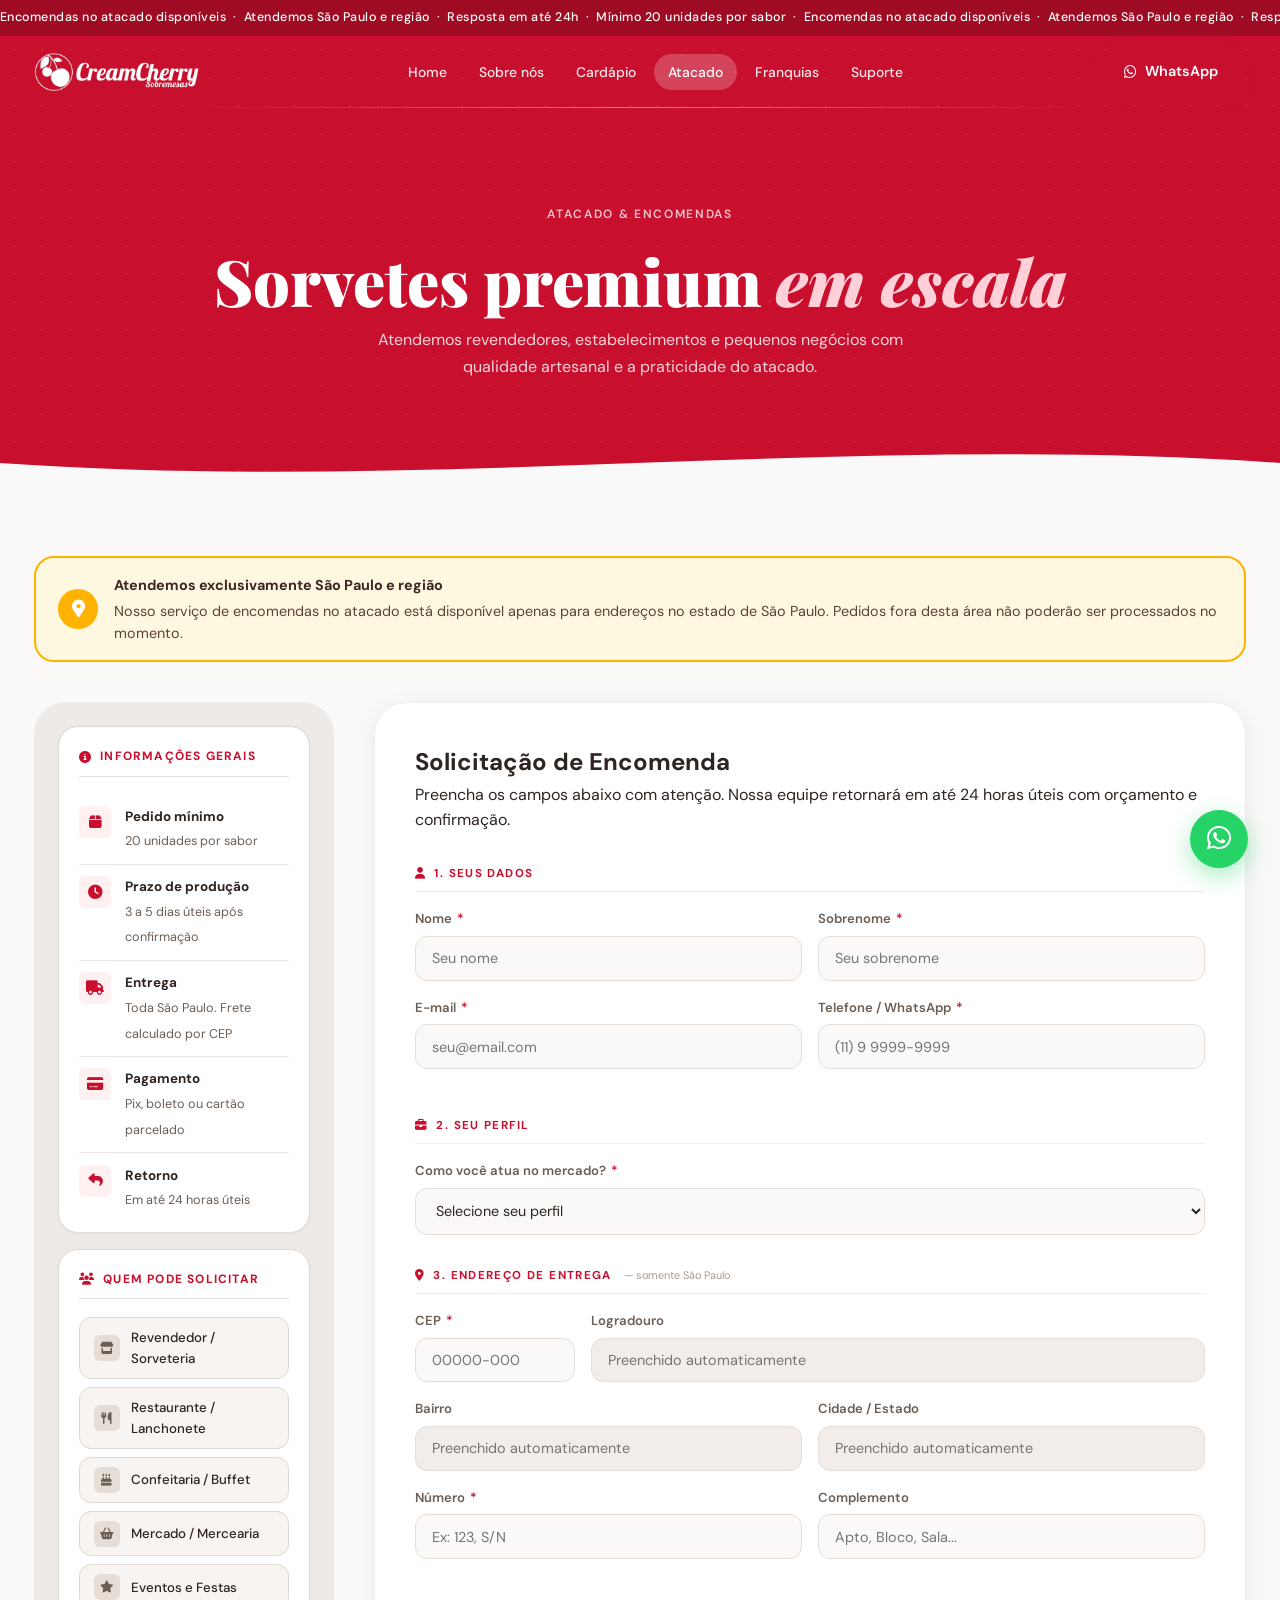
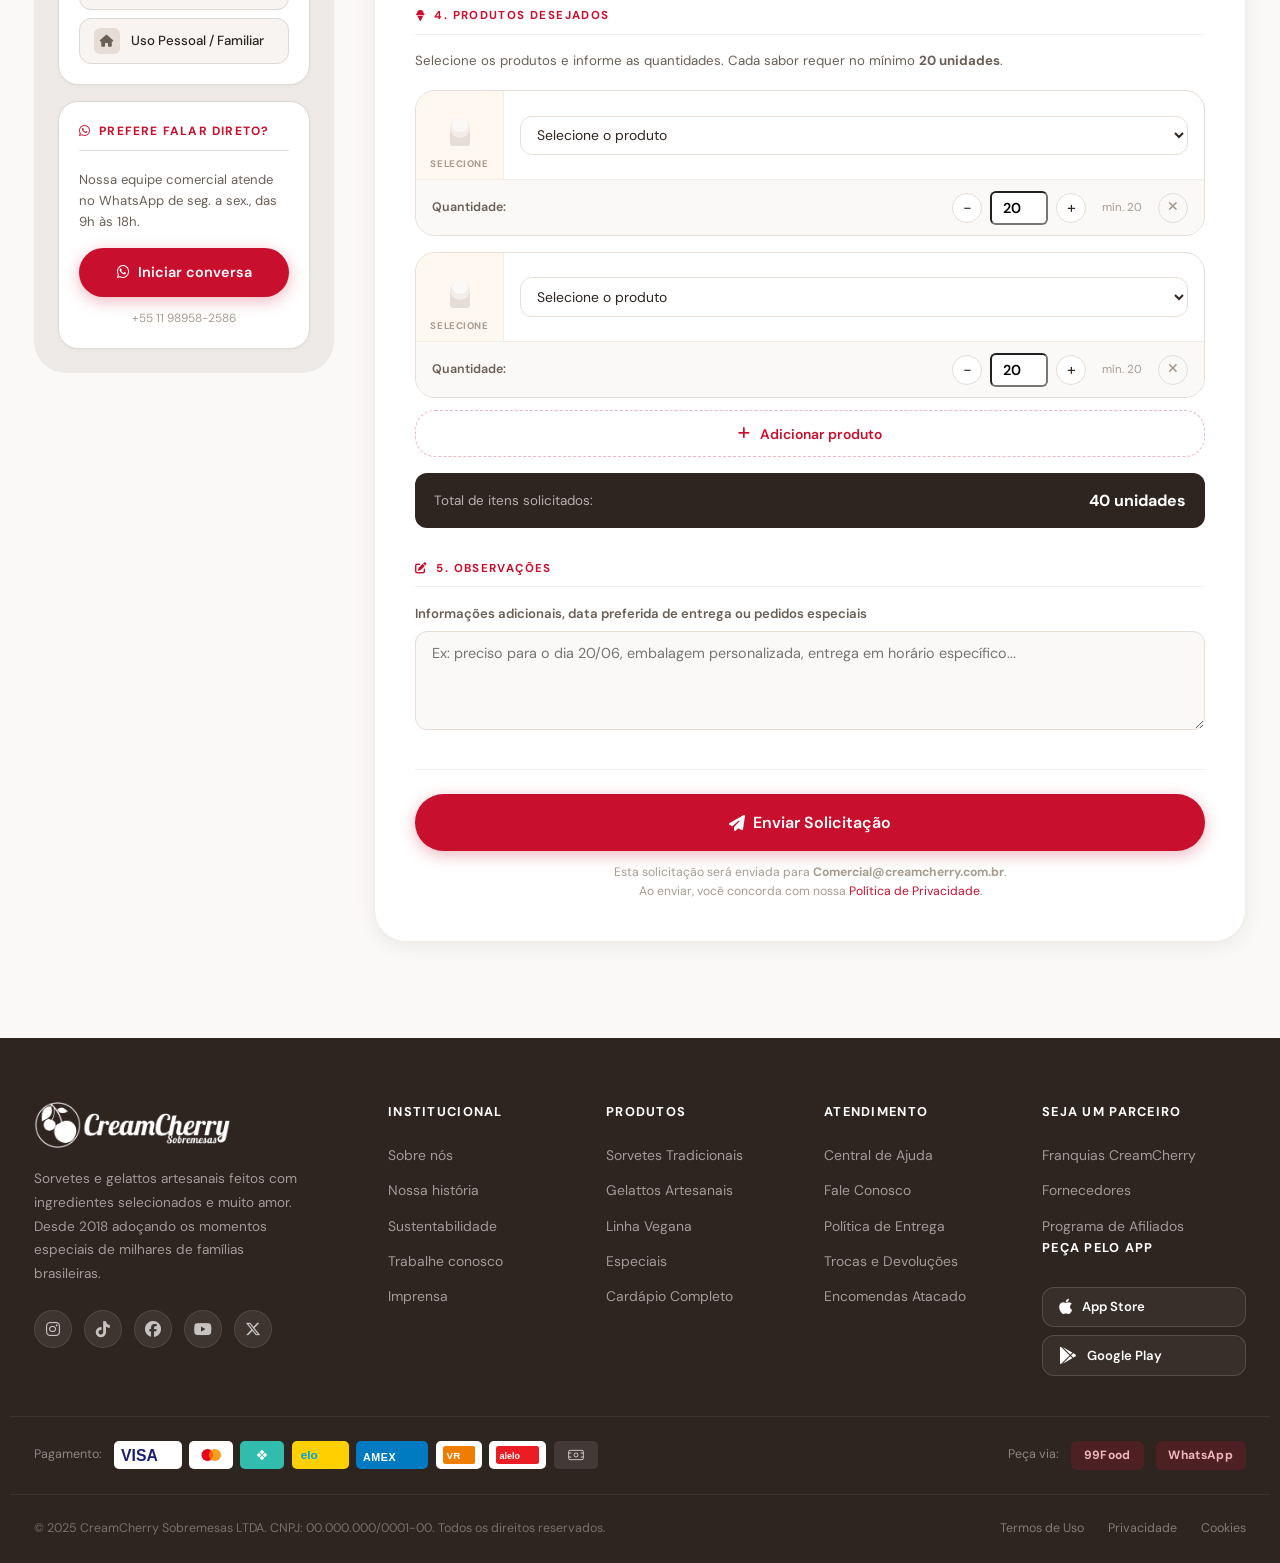
==== commit 858fa38c: "Segundo commit" ====
--- a/pages/atacado.html
+++ b/pages/atacado.html
@@ -22,8 +22,8 @@
     ════════════════════════════════════════ */
     .page-hero {
       background: var(--red);
-      margin-top: calc(-1 * var(--header-h));
-      padding-top: calc(var(--header-h) + 3.5rem);
+      margin-top: 0;
+      padding-top: calc(var(--header-h) + 36px + 3.5rem);
       padding-bottom: 7rem;
       padding-left: 0;
       padding-right: 0;
--- a/css/header.css
+++ b/css/header.css
@@ -31,8 +31,10 @@
    HEADER — transparent at top, white on scroll
    ══════════════════════════════════════════ */
 .header {
-  position: sticky;
-  top: 0;
+  position: fixed;
+  top: 36px;  /* below announcement bar */
+  left: 0;
+  right: 0;
   z-index: 100;
 
   /* TOP STATE: fully transparent — shows the red hero through */
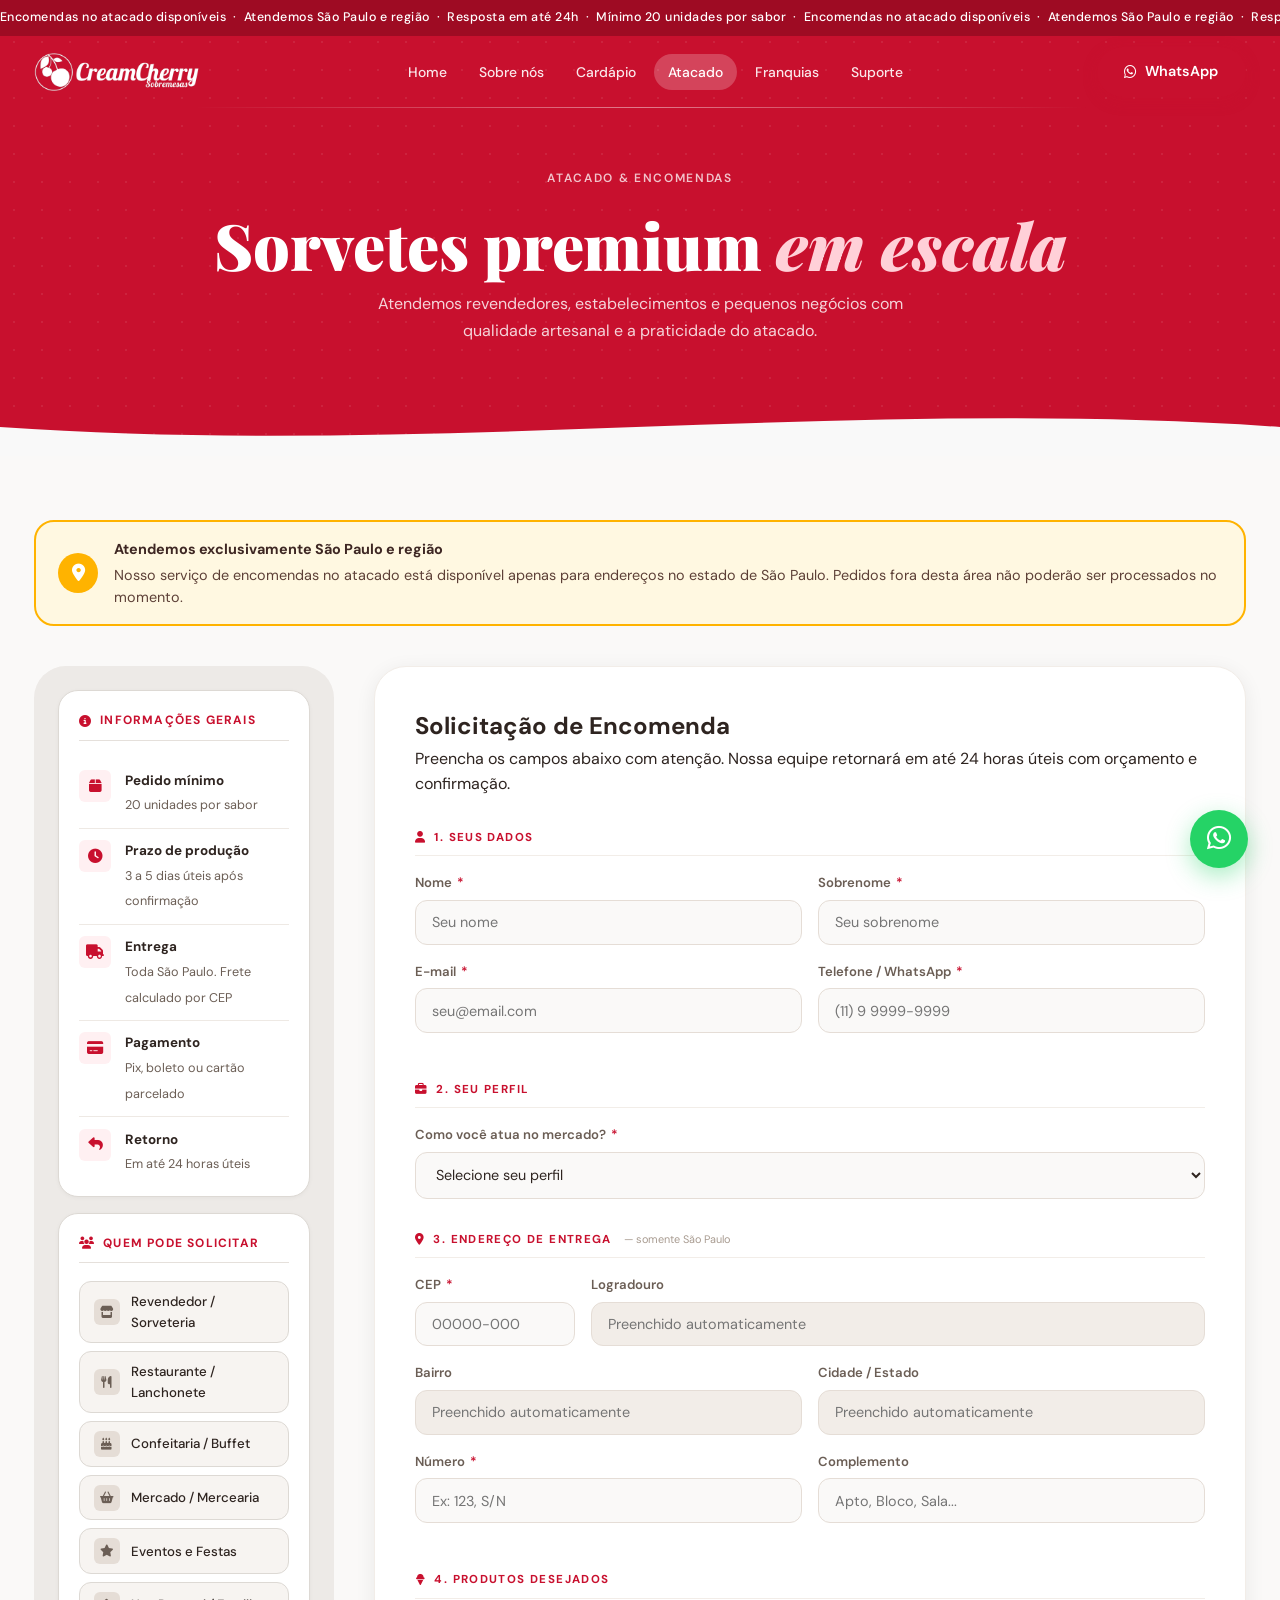
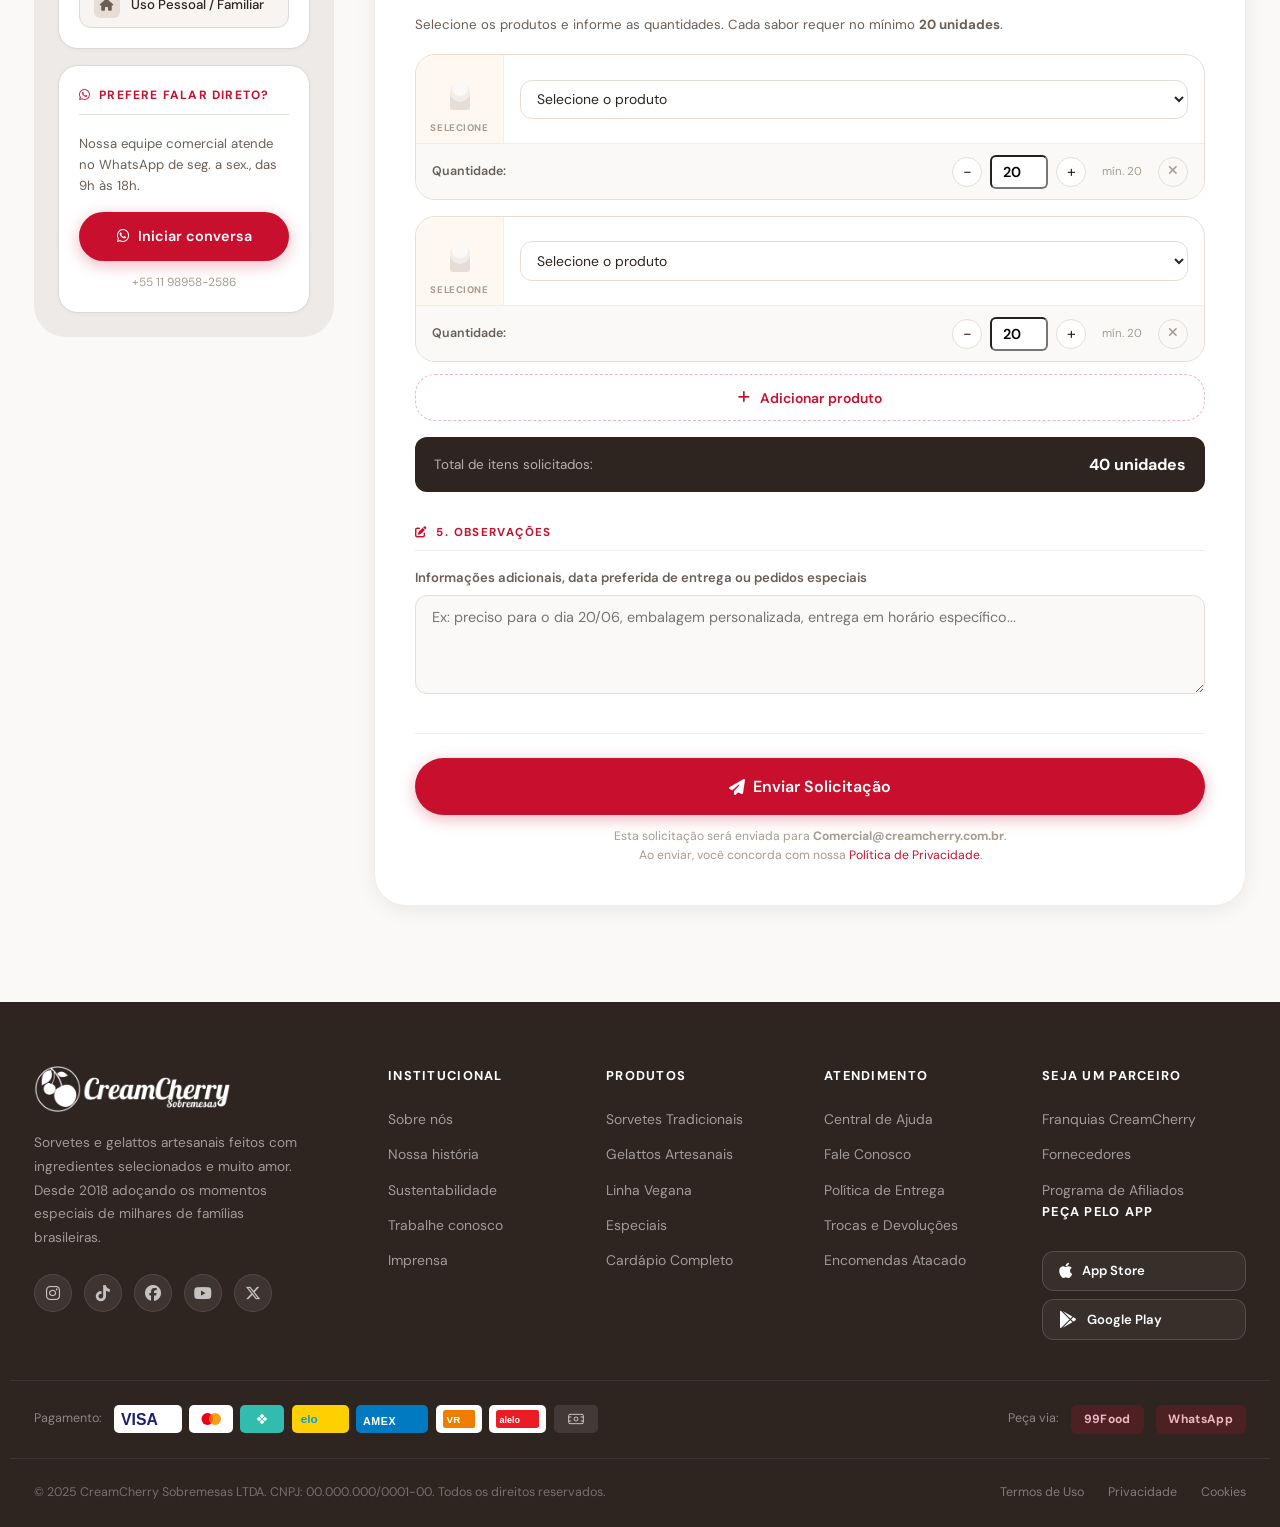
==== commit 3ba5de1c: "feat: fotos produtos, depoimentos reais, sobre nos!" ====
--- a/pages/atacado.html
+++ b/pages/atacado.html
@@ -629,6 +629,7 @@
 <body>
 
   <!-- Announcement Bar -->
+  <div class="site-header-wrap">
   <div class="announcement-bar">
     <div class="announcement-track">
       <span>Encomendas no atacado disponíveis &nbsp;·&nbsp; Atendemos São Paulo e região &nbsp;·&nbsp; Resposta em até 24h &nbsp;·&nbsp; Mínimo 20 unidades por sabor &nbsp;·&nbsp; Encomendas no atacado disponíveis &nbsp;·&nbsp; Atendemos São Paulo e região &nbsp;·&nbsp; Resposta em até 24h</span>
@@ -660,6 +661,7 @@
 
     
   </header>
+  </div><!-- /site-header-wrap -->
 
   <!-- Mobile menu — OUTSIDE header to avoid stacking context trap -->
   <div class="mobile-menu" id="mobileMenu">
--- a/css/header.css
+++ b/css/header.css
@@ -1,3 +1,15 @@
+
+/* ── Fixed site header wrapper (letreiro + nav juntos) ── */
+.site-header-wrap {
+  position: fixed;
+  top: 0;
+  left: 0;
+  right: 0;
+  z-index: 100;
+  display: flex;
+  flex-direction: column;
+}
+
 /* ========================================
    CREAM CHERRY — Header
    ======================================== */
@@ -31,11 +43,9 @@
    HEADER — transparent at top, white on scroll
    ══════════════════════════════════════════ */
 .header {
-  position: fixed;
-  top: 36px;  /* below announcement bar */
-  left: 0;
-  right: 0;
-  z-index: 100;
+  position: relative;
+  z-index: 1;
+  /* positioning handled by .site-header-wrap */
 
   /* TOP STATE: fully transparent — shows the red hero through */
   background: transparent;
@@ -63,9 +73,9 @@
   z-index: -1;
 }
 
-/* SCROLLED STATE: white frosted glass */
+/* SCROLLED STATE: white frosted glass, moves to top:0 */
 .header.scrolled {
-  background: transparent; /* let ::before handle the color */
+  background: transparent;
   border-bottom: 1px solid var(--gray-100);
   box-shadow: 0 2px 20px rgba(0,0,0,0.07);
 }
--- a/css/sections.css
+++ b/css/sections.css
@@ -1095,8 +1095,9 @@
   text-decoration: none;
   display: flex;
   flex-direction: column;
-  background: var(--gray-800);
-  border: 1.5px solid var(--gray-100);
+  background: var(--white);
+  border: none;
+  box-shadow: 0 4px 20px rgba(0,0,0,0.08);
   transition: transform 0.35s cubic-bezier(0.22,1,0.36,1),
               box-shadow  0.35s cubic-bezier(0.22,1,0.36,1);
   cursor: pointer;
@@ -1104,7 +1105,7 @@
 
 .prod-real-card:hover {
   transform: translateY(-8px);
-  box-shadow: 0 24px 48px rgba(0,0,0,0.16);
+  box-shadow: 0 20px 48px rgba(0,0,0,0.14);
 }
 
 /* Large first card */
@@ -1206,3 +1207,23 @@
   .prod-real-card--large .prod-real-body { width: 100%; }
   .prod-real-card--large .prod-real-img { min-height: 200px; }
 }
+
+/* ── Depoimento tags (itens da avaliação) ── */
+.depoimento-tags {
+  display: flex;
+  flex-wrap: wrap;
+  gap: 0.4rem;
+  margin-bottom: 0.9rem;
+}
+.depoimento-tags span {
+  font-size: 0.72rem;
+  font-weight: 600;
+  background: var(--red-pale);
+  color: var(--red);
+  padding: 0.22rem 0.65rem;
+  border-radius: var(--radius-full);
+}
+.depoimento-tags--light span {
+  background: rgba(255,255,255,0.18);
+  color: white;
+}
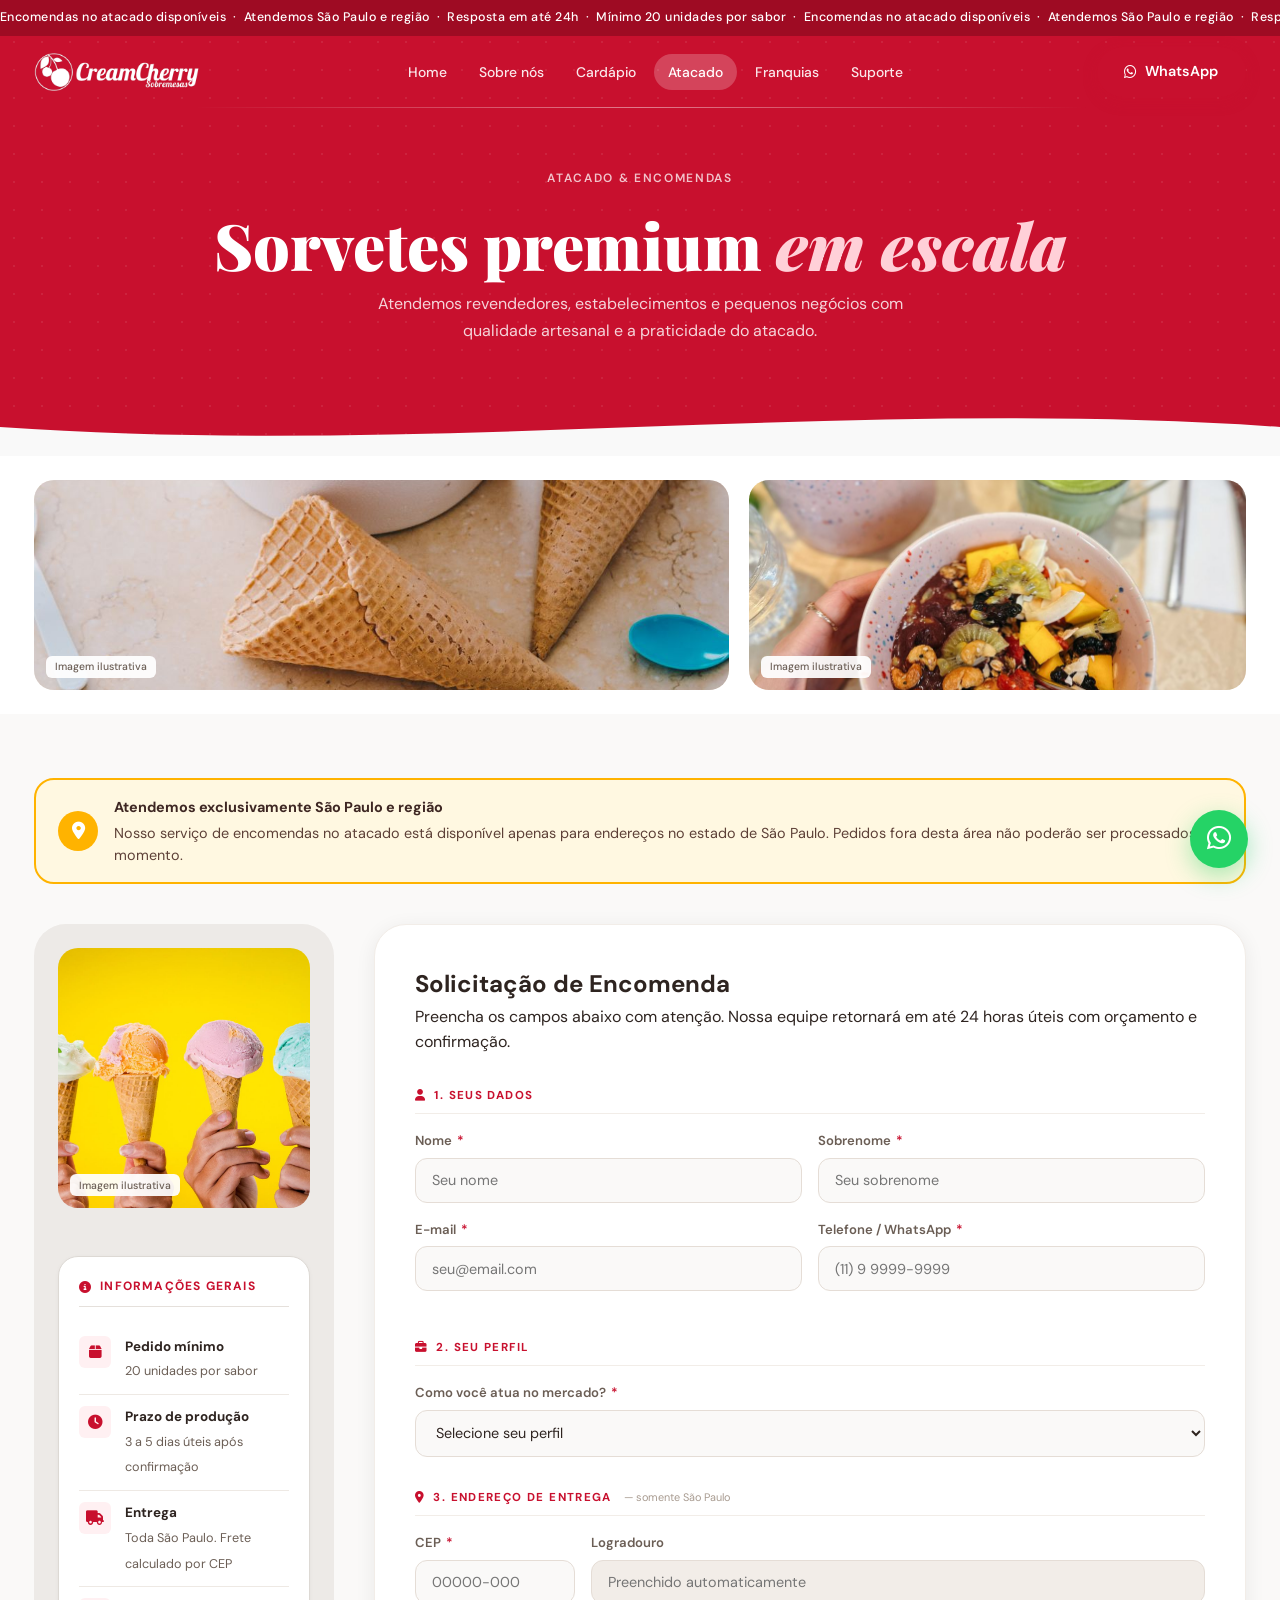
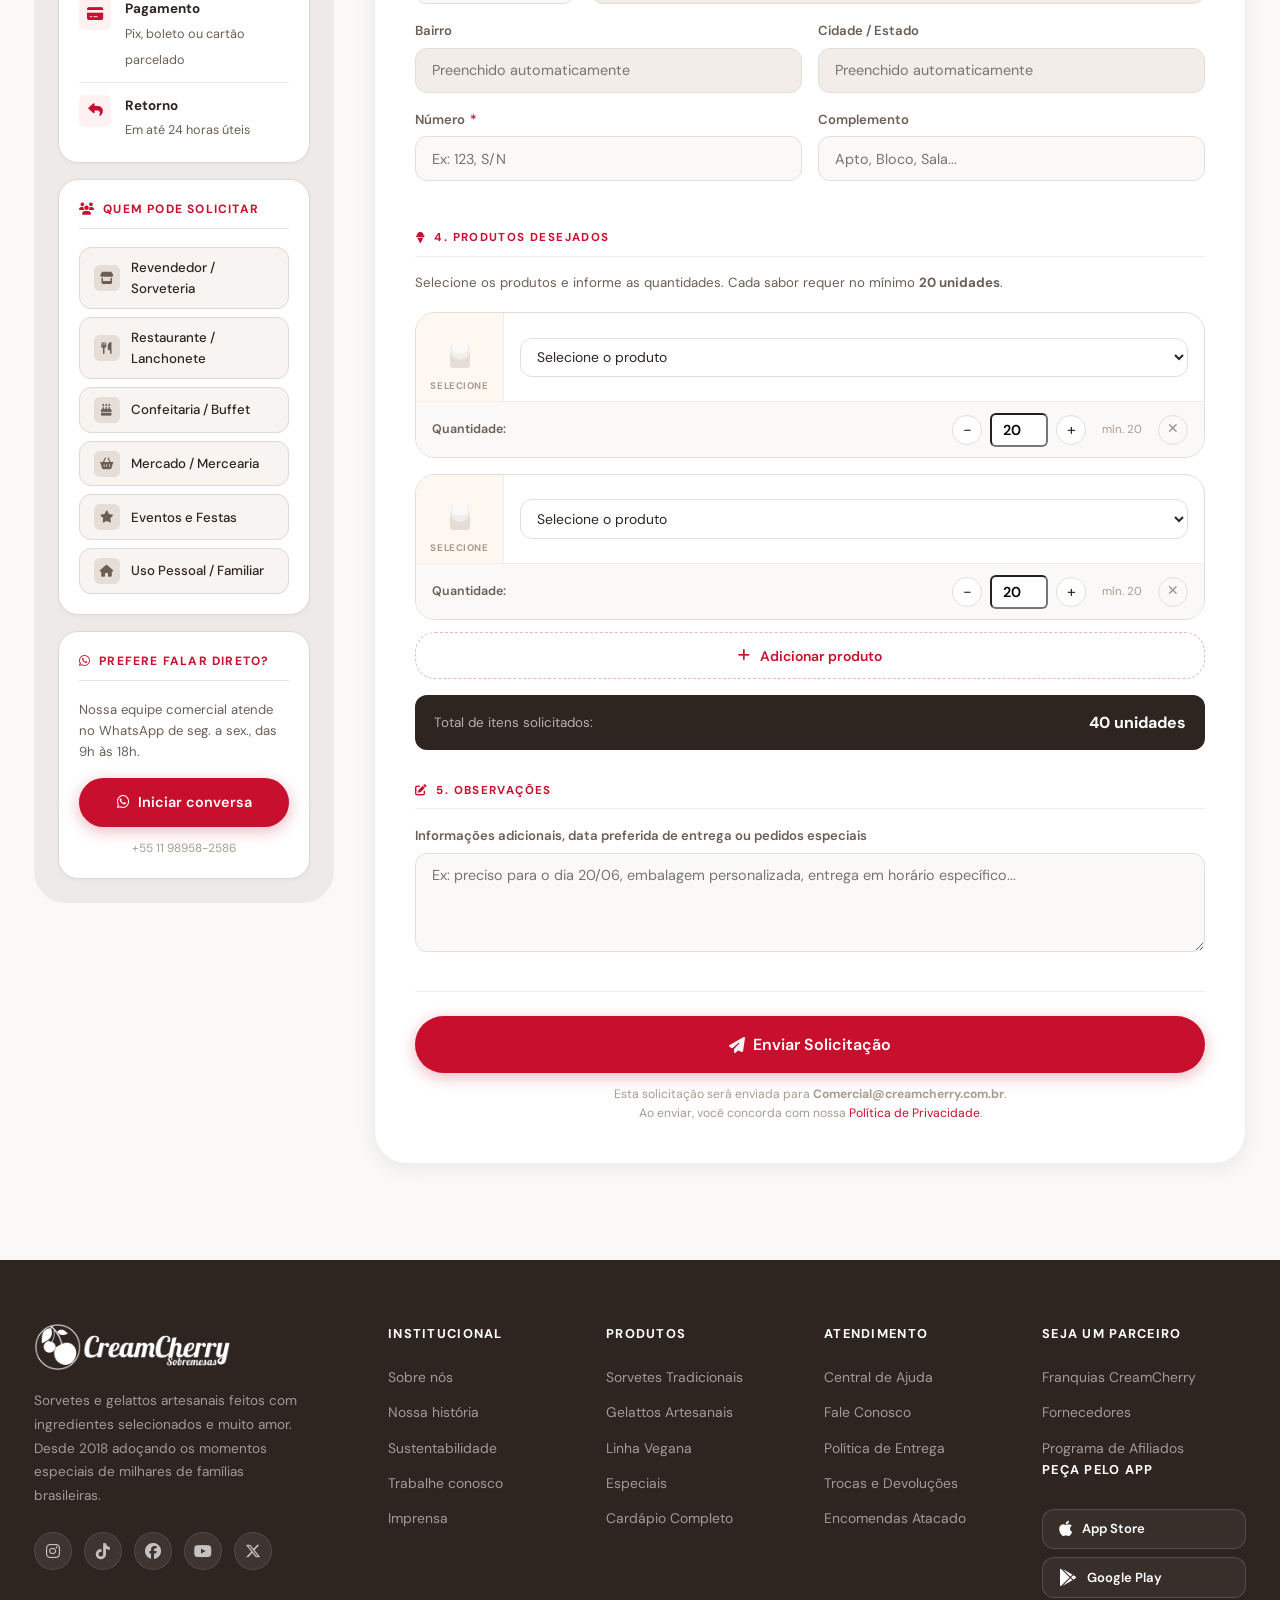
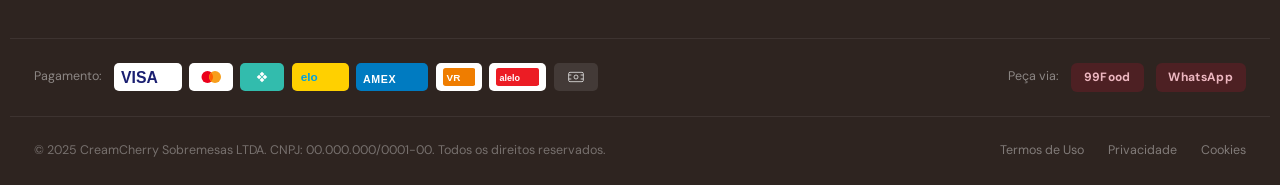
==== commit 46cd553a: "feat: evolui catalogo de produtos e experiencia comercial" ====
--- a/pages/atacado.html
+++ b/pages/atacado.html
@@ -3,7 +3,7 @@
 <head>
   <meta charset="UTF-8">
   <meta name="viewport" content="width=device-width, initial-scale=1.0">
-  <title>Encomendas no Atacado — CreamCherry Sobremesas</title>
+  <title>Encomendas no Atacado | CreamCherry Sobremesas</title>
   <meta name="description" content="Solicite encomendas de sorvetes e gelattos no atacado. Atendemos exclusivamente São Paulo. CreamCherry Premium.">
 
   <link rel="preconnect" href="https://fonts.googleapis.com">
@@ -94,7 +94,7 @@
     /* ════════════════════════════════════════
        INFO SIDEBAR
     ════════════════════════════════════════ */
-    /* Sidebar — light gray tonal background, distinct from white form */
+    /* Sidebar, light gray tonal background, distinct from white form */
     .atacado-info {
       position: sticky;
       top: 90px;
@@ -625,6 +625,8 @@
   <link rel="icon"             type="image/png" sizes="16x16"  href="../images/favicon-16.png">
   <link rel="apple-touch-icon" sizes="180x180"                 href="../images/favicon-180.png">
   <meta name="theme-color" content="#C8102E">
+<link rel="stylesheet" href="../css/commerce.css">
+<link rel="stylesheet" href="../css/editorial.css">
 </head>
 <body>
 
@@ -652,7 +654,7 @@
         <a href="suporte.html"     class="nav__link ">Suporte</a>
       </nav>
       <div class="header__actions">
-        <a href="https://wa.me/5511989582586?text=Ol%C3%A1%2C%20CreamCherry!%20Gostaria%20de%20saber%20mais%20sobre%20encomendas%20no%20atacado." target="_blank" class="btn btn--red">
+        <a href="https://wa.me/5511989582586?text=Ol%C3%A1%2C%20CreamCherry!%20Gostaria%20de%20saber%20mais%20sobre%20encomendas%20no%20atacado." target="_blank" class="btn btn--red" rel="noopener noreferrer">
           <i class="fa-brands fa-whatsapp"></i> WhatsApp
         </a>
       </div>
@@ -676,7 +678,7 @@
         <a href="suporte.html"><i class="fa-solid fa-headset"></i> Suporte</a>
       </nav>
       <a href="https://wa.me/5511989582586?text=Ol%C3%A1%2C%20CreamCherry!%20Quero%20saber%20sobre%20atacado." target="_blank"
-         class="btn btn--red btn--lg" style="margin-top:2rem;width:100%;justify-content:center;">
+         class="btn btn--red btn--lg" style="margin-top:2rem;width:100%;justify-content:center;" rel="noopener noreferrer">
         <i class="fa-brands fa-whatsapp"></i> Falar no WhatsApp
       </a>
       <div class="mobile-menu__social">
@@ -698,6 +700,8 @@
         <svg viewBox="0 0 1440 60" preserveAspectRatio="none"><path d="M0,30 C480,60 960,0 1440,30 L1440,60 L0,60 Z" fill="#f9f9f9"/></svg>
       </div>
     </section>
+    <div class="container editorial-strip" aria-label="Inspirações de sorvetes e açaí"><figure class="editorial-photo reveal"><img src="../images/editorial/sorvetes-e-casquinhas.jpg" alt="Sorvetes de diferentes cores ao lado de casquinhas e colheres" width="1000" height="1500" loading="lazy" decoding="async"><figcaption>Imagem ilustrativa</figcaption></figure><figure class="editorial-photo reveal"><img src="../images/editorial/acai-com-frutas.jpg" alt="Tigela de açaí com frutas e acompanhamentos" width="1000" height="1333" loading="lazy" decoding="async"><figcaption>Imagem ilustrativa</figcaption></figure></div>
+
 
     <section class="atacado-page">
       <div class="container">
@@ -716,7 +720,7 @@
         <div class="atacado-grid">
 
           <!-- ── Sidebar ── -->
-          <aside class="atacado-info">
+          <aside class="atacado-info"><figure class="editorial-photo story-photo reveal"><img src="../images/editorial/casquinhas-coloridas.jpg" alt="Mãos segurando casquinhas com sorvetes coloridos" width="1200" height="900" loading="lazy" decoding="async"><figcaption>Imagem ilustrativa</figcaption></figure>
 
             <div class="info-card reveal-left">
               <div class="info-card__title">
@@ -799,7 +803,7 @@
                 Nossa equipe comercial atende no WhatsApp de seg. a sex., das 9h às 18h.
               </p>
               <a href="https://wa.me/5511989582586?text=Ol%C3%A1%2C%20CreamCherry!%20Gostaria%20de%20fazer%20uma%20encomenda%20no%20atacado.%20Podem%20me%20ajudar%3F"
-                 target="_blank" class="btn btn--red" style="width:100%;justify-content:center;">
+                 target="_blank" class="btn btn--red" style="width:100%;justify-content:center;" rel="noopener noreferrer">
                 <i class="fa-brands fa-whatsapp"></i> Iniciar conversa
               </a>
               <p style="font-size:.74rem;color:var(--gray-400);margin-top:.75rem;text-align:center">
@@ -1104,8 +1108,8 @@
       </div>
       <div class="footer__delivery-brands">
         <span>Peça via:</span>
-        <a href="https://oia.99app.com/dlp9/VkoEdY" target="_blank" class="del-brand" style="text-decoration:none">99Food</a>
-        <a href="https://wa.me/5511989582586?text=Ol%C3%A1%2C%20CreamCherry!%20Gostaria%20de%20fazer%20um%20pedido." target="_blank" class="del-brand" style="text-decoration:none">WhatsApp</a>
+        <a href="https://oia.99app.com/dlp9/VkoEdY" target="_blank" class="del-brand" style="text-decoration:none" rel="noopener noreferrer">99Food</a>
+        <a href="https://wa.me/5511989582586?text=Ol%C3%A1%2C%20CreamCherry!%20Gostaria%20de%20fazer%20um%20pedido." target="_blank" class="del-brand" style="text-decoration:none" rel="noopener noreferrer">WhatsApp</a>
       </div>
     </div>
 
@@ -1118,7 +1122,7 @@
   </footer>
 
   <a href="https://wa.me/5511989582586?text=Ol%C3%A1%2C%20CreamCherry!%20Gostaria%20de%20fazer%20um%20pedido%20no%20atacado.%20Podem%20me%20ajudar%3F"
-     class="whatsapp-float" target="_blank" rel="noopener" aria-label="WhatsApp">
+     class="whatsapp-float" target="_blank" aria-label="WhatsApp" rel="noopener noreferrer">
     <i class="fa-brands fa-whatsapp"></i>
   </a>
 
@@ -1129,7 +1133,7 @@
   <script src="../js/forms.js"></script>
   <script>
   /* ══════════════════════════════════════════
-     PRODUCT DATA — com ilustração SVG por categoria
+     PRODUCT DATA, com ilustração SVG por categoria
   ══════════════════════════════════════════ */
 
   // Inline SVG illustrations per category
@@ -1372,7 +1376,7 @@
   addProductCard();
 
   /* ══════════════════════════════════════════
-     CEP — ViaCEP
+     CEP, ViaCEP
   ══════════════════════════════════════════ */
   let cepTimer = null;
 
@@ -1508,12 +1512,8 @@
       obs:         document.getElementById('obs').value,
     };
 
-    const enviado = await enviarAtacado(payload);
-    if (!enviado) { showToast('Erro ao enviar. Tente pelo WhatsApp.'); return; }
-
-    document.getElementById('formContent').style.display = 'none';
-    document.getElementById('successMsg').style.display  = 'block';
-    document.querySelector('.atacado-form-wrap').scrollIntoView({ behavior:'smooth', block:'start' });
+    // enviarAtacado handles loading, success modal and error, all in forms.js
+    await enviarAtacado(payload);
   }
   </script>
   <!-- VLibras Acessibilidade -->
--- a/css/commerce.css
+++ b/css/commerce.css
@@ -0,0 +1,57 @@
+/* Catálogo e experiência comercial, com as cores e fontes da marca. */
+.catalog-filters {display:flex;flex-wrap:wrap;gap:1.25rem;align-items:center;justify-content:space-between;margin-bottom:1rem}
+.catalog-line {display:flex;align-items:center;gap:.6rem;color:var(--gray-600);font-size:.85rem}
+.catalog-line select {font:inherit;padding:.7rem;border:1px solid var(--gray-200);border-radius:12px;background:white;max-width:100%}
+#presentationTabs:not(:empty) {margin:1rem 0}
+.cat-tab {min-height:44px}
+.results-info {color:var(--gray-600)}
+.prod-grid {grid-template-columns:repeat(3,minmax(0,1fr));align-items:stretch}
+.prod-card {cursor:default;animation:catalog-enter .35s ease-out both;box-shadow:0 3px 14px #2e242006}
+.prod-card__thumb {height:auto;aspect-ratio:4/3;background:var(--cream);font-size:1rem}
+.prod-card:hover .prod-card__thumb {transform:none}
+.prod-card__thumb img {transition:transform .3s ease;object-fit:cover}
+.prod-card:hover .prod-card__thumb img {transform:scale(1.035)}
+.prod-card__body {padding:1.5rem;gap:.65rem}
+.prod-card__name {font-size:1.3rem;line-height:1.3}
+.prod-card__desc {color:var(--gray-600);font-size:.88rem;display:-webkit-box;-webkit-line-clamp:3;-webkit-box-orient:vertical;overflow:hidden;flex:initial;min-height:4.5em}
+.prod-card__footer {margin-top:auto;gap:.5rem;flex-wrap:wrap}
+.btn-saiba {min-height:44px;font-size:.85rem}
+.product-volume {font-size:.76rem;background:var(--cream);color:var(--gray-600);padding:.3rem .65rem;align-self:flex-start;border-radius:20px}
+.product-availability {font-size:.72rem;color:var(--gray-600)}
+.photo-caption {position:absolute;bottom:.6rem;left:.6rem;background:#ffffffed;padding:.3rem .6rem;border-radius:8px;font:500 .7rem var(--font-body);color:var(--gray-800)}
+.product-photo-pending {display:flex;align-items:center;flex-direction:column;gap:1rem;font-size:.85rem;color:var(--gray-600)}
+.product-photo-pending i {font-size:2rem;color:var(--red);opacity:.5}
+.empty-state {background:white;border:1px dashed var(--gray-200);border-radius:20px;color:var(--gray-600)}
+.empty-state h2 {font-family:var(--font-display);color:var(--gray-800);font-size:1.6rem;margin-bottom:.7rem}
+.empty-state p {margin-bottom:1.5rem}
+.empty-state .btn {margin:.3rem}
+.catalog-entry {background:var(--cream)}
+.catalog-entry__links {display:grid;grid-template-columns:repeat(3,minmax(0,1fr));gap:1rem;margin-top:2rem}
+.catalog-entry__links a {display:flex;flex-direction:column;gap:1rem;background:white;border:1px solid var(--gray-200);border-radius:20px;padding:2rem;color:var(--gray-800);font:700 1.5rem var(--font-display);transition:transform .2s}
+.catalog-entry__links a:hover {transform:translateY(-3px)}
+.catalog-entry__links span {font:500 .85rem var(--font-body);color:var(--red)}
+.delivery-options {margin-top:2rem;padding:1.5rem;background:var(--white);border:1px solid var(--gray-200);border-radius:20px;color:var(--gray-800)}
+.delivery-options h3 {font-family:var(--font-display);margin-bottom:1rem}
+.delivery-options__buttons {display:flex;flex-wrap:wrap;gap:1rem}
+.delivery-platform {display:flex;flex-direction:column;align-items:center;justify-content:center;gap:.25rem;padding:.8rem 1.5rem;border-radius:12px;font-weight:700;min-height:54px;border:1px solid transparent}
+.delivery-platform--ifood {background:#ea1d2c;color:white}
+.delivery-platform--keeta {background:#ffe34d;color:#202020}
+.delivery-platform:disabled {background:var(--gray-50);color:var(--gray-600);border-color:var(--gray-200);cursor:not-allowed}
+.delivery-platform small {font-size:.7rem;font-weight:400}
+.reviews-controls {display:flex;justify-content:flex-end;gap:.6rem;margin-bottom:1rem}
+.reviews-controls button {min-width:48px;min-height:44px}
+.reviews-controls button:disabled {opacity:.4;cursor:default}
+.reviews-track {display:flex;gap:24px;overflow-x:auto;scroll-snap-type:x mandatory;padding:8px 2px 20px;scrollbar-width:thin;scrollbar-color:var(--red) var(--gray-100)}
+.review-card {flex:0 0 calc((100% - 48px)/3);min-width:0;scroll-snap-align:start;background:white;border:1px solid var(--gray-200);border-radius:20px;padding:1.75rem;display:flex;flex-direction:column;gap:1rem;transition:transform .25s,box-shadow .25s;animation:catalog-enter .4s ease-out}
+.review-card:hover {transform:translateY(-3px);box-shadow:0 6px 20px #2e242009}
+.review-stars {color:var(--red);letter-spacing:.15em}
+.review-card blockquote {font-size:1rem;line-height:1.8;color:var(--gray-800);margin:0}
+.review-author {display:flex;gap:.8rem;align-items:center;margin-top:auto;padding-top:1rem;border-top:1px solid var(--gray-100)}
+.review-author strong,.review-author span:not(.author-avatar) {display:block}
+.review-author span:not(.author-avatar) {font-size:.8rem;color:var(--gray-600)}
+.review-author .author-avatar {flex-shrink:0;background:var(--red-pale);color:var(--red)}
+:where(button,a,input,select,[tabindex]):focus-visible {outline:3px solid var(--red);outline-offset:4px}
+@keyframes catalog-enter {from {opacity:0;transform:translateY(6px)} to {opacity:1;transform:translateY(0)}}
+@media(max-width:1000px) {.prod-grid {grid-template-columns:repeat(2,minmax(0,1fr))}.review-card {flex-basis:calc((100% - 24px)/2)}.reviews-controls {justify-content:flex-start}}
+@media(max-width:600px) {.prod-grid,.catalog-entry__links {grid-template-columns:1fr}.review-card {flex-basis:90%;padding:1.3rem}.delivery-platform {width:100%}.catalog-filters {align-items:stretch}.catalog-line {width:100%}.catalog-line select {flex:1}.prod-card__body {padding:1.25rem}.cat-tabs {gap:.4rem}.cat-tab {padding:.5rem .8rem}.empty-state {padding:2rem 1rem}}
+@media(prefers-reduced-motion:reduce) {*,*::before,*::after {animation:none!important;transition:none!important;scroll-behavior:auto!important}.reveal,.reveal-left,.reveal-right,.reveal-scale {opacity:1!important;transform:none!important}}
--- a/css/editorial.css
+++ b/css/editorial.css
@@ -0,0 +1,27 @@
+/* Fotografias complementam o conteúdo institucional sem representar instalações ou clientes. */
+.editorial-photo {position:relative;margin:0;overflow:hidden;border-radius:20px;background:var(--cream);isolation:isolate}
+.editorial-photo img {width:100%;height:100%;display:block;object-fit:cover;transition:transform .55s var(--ease-out)}
+.editorial-photo:hover img {transform:scale(1.035)}
+.editorial-photo figcaption {position:absolute;bottom:12px;left:12px;z-index:1;font:500 .65rem var(--font-body);background:#ffffffed;color:var(--gray-600);padding:.3rem .55rem;border-radius:6px}
+.moments-section {background:var(--cream)}
+.moments-heading {display:flex;align-items:flex-end;justify-content:space-between;gap:2rem;margin-bottom:2.5rem}
+.moments-heading .section-title {margin-bottom:0}
+.moments-grid {display:grid;grid-template-columns:1.4fr 1fr 1fr;gap:1.5rem;align-items:start}
+.moment-tile:nth-child(2) {padding-top:3rem}
+.moment-tile .editorial-photo {height:320px}
+.moment-tile:first-child .editorial-photo {height:390px}
+.moment-tile h3 {font:700 1.15rem var(--font-display);margin-top:1.2rem;color:var(--gray-800)}
+.catalog-entry__links a {padding:1rem 1rem 1.5rem}
+.catalog-entry__links .editorial-photo {width:100%;height:210px;border-radius:12px}
+.catalog-entry__links a>span {padding-bottom:.25rem}
+.course-photo {height:230px;margin-bottom:1.5rem;border-radius:14px}
+.editorial-strip {display:grid;grid-template-columns:1.4fr 1fr;gap:1.25rem;margin-top:1.5rem;margin-bottom:1.5rem}
+.editorial-strip .editorial-photo {height:210px}
+.editorial-strip img {object-position:center 58%}
+.story-photo {height:260px;margin-bottom:2rem}
+.support-delivery {margin-bottom:4rem}
+.atacado-grid > *, .form-row > *, .cep-row > * {min-width:0}
+.atacado-grid input, .atacado-grid select, .atacado-grid textarea {max-width:100%;min-width:0}
+@media(max-width:900px) {.moments-grid {grid-template-columns:1fr 1fr}.moment-tile:first-child {grid-column:1/-1}.moment-tile:first-child .editorial-photo {height:340px}.moment-tile:nth-child(2) {padding-top:0}.moment-tile .editorial-photo {height:280px}.moments-heading {align-items:flex-start;flex-direction:column}}
+@media(max-width:600px) {.moments-grid {gap:1.1rem}.moment-tile:first-child .editorial-photo {height:260px}.moment-tile .editorial-photo {height:210px}.moment-tile h3 {font-size:1rem;line-height:1.5}.editorial-strip {gap:.75rem;grid-template-columns:1fr 1fr}.editorial-strip .editorial-photo {height:160px}.editorial-photo figcaption {left:8px;bottom:8px;font-size:.58rem}.catalog-entry__links .editorial-photo {height:230px}.story-photo {height:220px}}
+@media(prefers-reduced-motion:reduce) {.editorial-photo img {transition:none}.editorial-photo:hover img {transform:none}}
